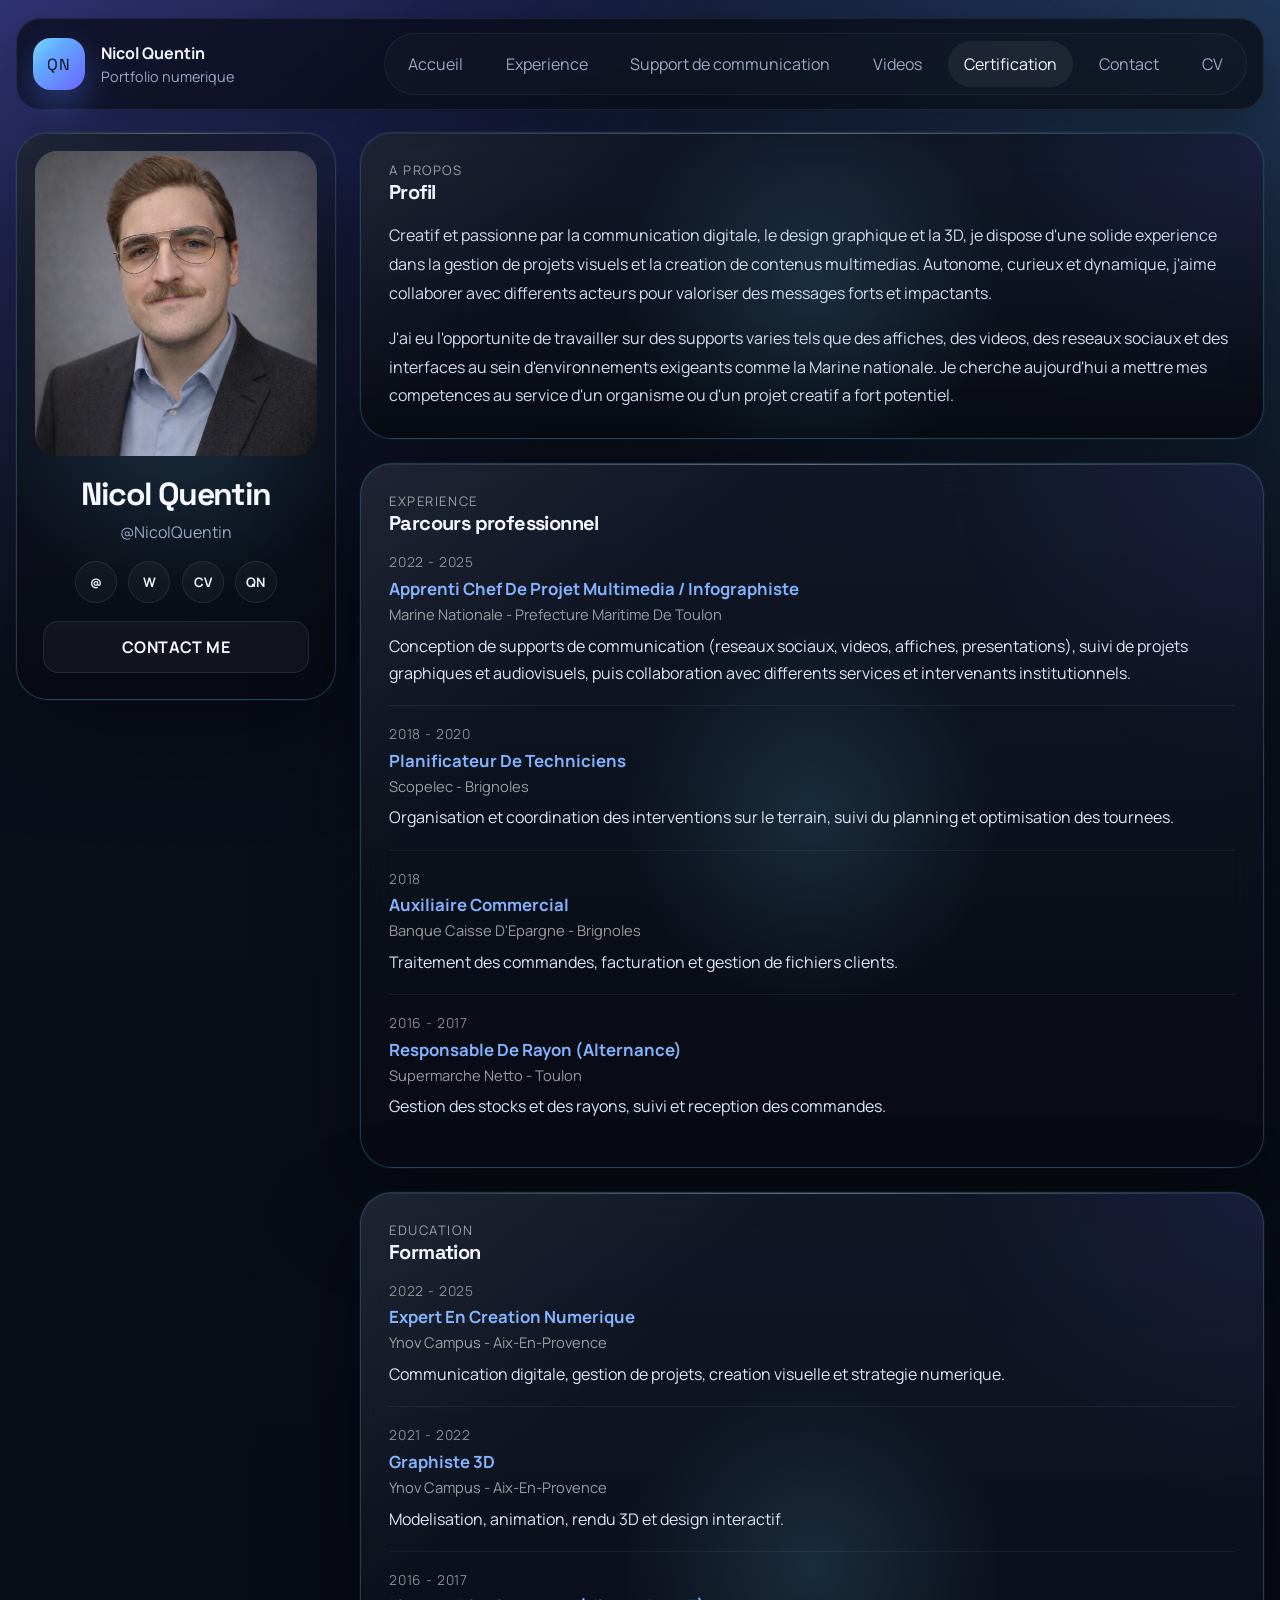
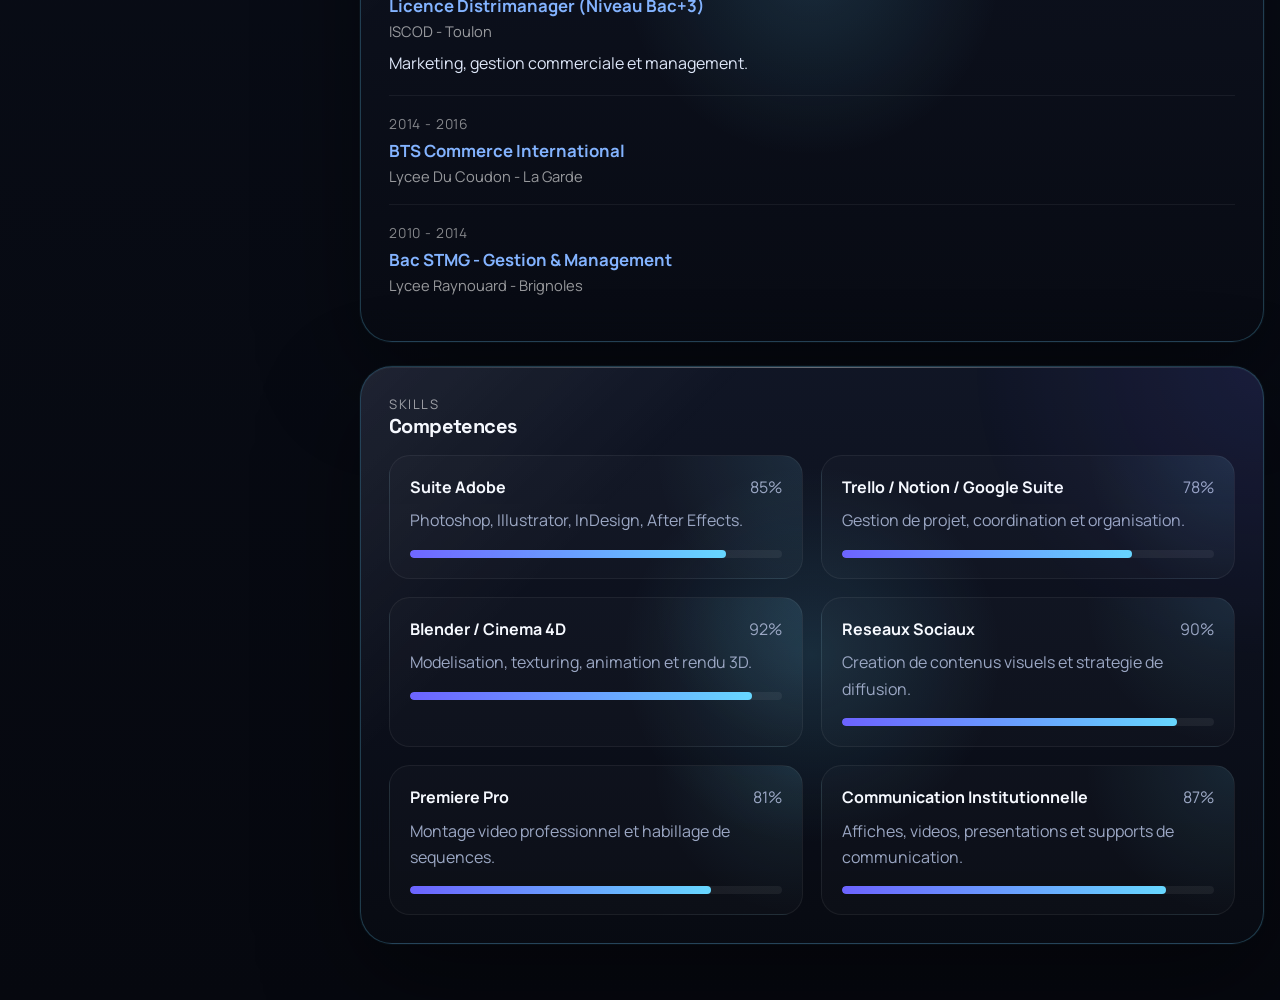
==== certification.html @ 87238943 "Premier import du portfolio" ====
<!DOCTYPE html>
<html lang="fr">
  <head>
    <meta charset="UTF-8" />
    <meta name="viewport" content="width=device-width, initial-scale=1.0" />
    <title>Certification | Quentin Nicol</title>
    <meta
      name="description"
      content="Page a propos, parcours, formation et competences de Quentin Nicol."
    />
    <link rel="preconnect" href="https://fonts.googleapis.com" />
    <link rel="preconnect" href="https://fonts.gstatic.com" crossorigin />
    <link
      href="https://fonts.googleapis.com/css2?family=Manrope:wght@400;500;600;700;800&family=Space+Grotesk:wght@500;700&display=swap"
      rel="stylesheet"
    />
    <link rel="stylesheet" href="portfolio-pages.css" />
  </head>
  <body>
    <div class="subpage-shell">
      <header class="subpage-topbar reveal">
        <a class="brand" href="index.html" aria-label="Retour a l'accueil">
          <span class="brand__mark">QN</span>
          <span class="brand__text">
            <strong>Nicol Quentin</strong>
            <span>Portfolio numerique</span>
          </span>
        </a>

        <nav class="subpage-nav" aria-label="Navigation secondaire">
          <a href="index.html">Accueil</a>
          <a href="experience-professionnelle.html">Experience</a>
          <a href="support-communication.html">Support de communication</a>
          <a href="videos-multimedia.html">Videos</a>
          <a href="certification.html" aria-current="page">Certification</a>
          <a href="contact.html">Contact</a>
          <a href="docs/quentin-nicol-cv.pdf" target="_blank" rel="noreferrer">CV</a>
        </nav>
      </header>

      <main class="page-main about-layout">
        <aside class="panel profile-panel reveal" data-panel>
          <div class="profile-card__visual">
            <img src="assets/quentin-photo.png" alt="Photo de Quentin Nicol" />
          </div>

          <div class="profile-card__body">
            <h1>Nicol Quentin</h1>
            <p>@NicolQuentin</p>

            <div class="profile-card__socials" aria-label="Liens rapides">
              <a href="mailto:q.nicol@hotmail.com" aria-label="Envoyer un email">@</a>
              <a href="https://quentinnicol.fr" target="_blank" rel="noreferrer" aria-label="Voir le site">W</a>
              <a href="docs/quentin-nicol-cv.pdf" target="_blank" rel="noreferrer" aria-label="Ouvrir le CV">CV</a>
              <span aria-hidden="true">QN</span>
            </div>

            <a class="profile-card__cta" href="mailto:q.nicol@hotmail.com">CONTACT ME</a>
          </div>
        </aside>

        <div class="about-column">
          <section class="panel about-section reveal" data-panel>
            <p class="eyebrow">A propos</p>
            <h2 class="about-section__title">Profil</h2>
            <div class="about-section__copy">
              <p>
                Creatif et passionne par la communication digitale, le design
                graphique et la 3D, je dispose d'une solide experience dans la
                gestion de projets visuels et la creation de contenus
                multimedias. Autonome, curieux et dynamique, j'aime collaborer
                avec differents acteurs pour valoriser des messages forts et
                impactants.
              </p>
              <p>
                J'ai eu l'opportunite de travailler sur des supports varies
                tels que des affiches, des videos, des reseaux sociaux et des
                interfaces au sein d'environnements exigeants comme la Marine
                nationale. Je cherche aujourd'hui a mettre mes competences au
                service d'un organisme ou d'un projet creatif a fort potentiel.
              </p>
            </div>
          </section>

          <section class="panel timeline-section reveal" data-panel>
            <p class="eyebrow">Experience</p>
            <h2 class="timeline-section__title">Parcours professionnel</h2>
            <div class="timeline-list">
              <article class="timeline-item">
                <p class="timeline-year">2022 - 2025</p>
                <h3 class="timeline-role">Apprenti Chef De Projet Multimedia / Infographiste</h3>
                <p class="timeline-org">Marine Nationale - Prefecture Maritime De Toulon</p>
                <p class="timeline-summary">
                  Conception de supports de communication (reseaux sociaux,
                  videos, affiches, presentations), suivi de projets graphiques
                  et audiovisuels, puis collaboration avec differents services
                  et intervenants institutionnels.
                </p>
              </article>

              <article class="timeline-item">
                <p class="timeline-year">2018 - 2020</p>
                <h3 class="timeline-role">Planificateur De Techniciens</h3>
                <p class="timeline-org">Scopelec - Brignoles</p>
                <p class="timeline-summary">
                  Organisation et coordination des interventions sur le terrain,
                  suivi du planning et optimisation des tournees.
                </p>
              </article>

              <article class="timeline-item">
                <p class="timeline-year">2018</p>
                <h3 class="timeline-role">Auxiliaire Commercial</h3>
                <p class="timeline-org">Banque Caisse D'Epargne - Brignoles</p>
                <p class="timeline-summary">
                  Traitement des commandes, facturation et gestion de fichiers
                  clients.
                </p>
              </article>

              <article class="timeline-item">
                <p class="timeline-year">2016 - 2017</p>
                <h3 class="timeline-role">Responsable De Rayon (Alternance)</h3>
                <p class="timeline-org">Supermarche Netto - Toulon</p>
                <p class="timeline-summary">
                  Gestion des stocks et des rayons, suivi et reception des
                  commandes.
                </p>
              </article>
            </div>
          </section>

          <section class="panel timeline-section reveal" data-panel>
            <p class="eyebrow">Education</p>
            <h2 class="timeline-section__title">Formation</h2>
            <div class="timeline-list">
              <article class="timeline-item">
                <p class="timeline-year">2022 - 2025</p>
                <h3 class="timeline-role">Expert En Creation Numerique</h3>
                <p class="timeline-org">Ynov Campus - Aix-En-Provence</p>
                <p class="timeline-summary">
                  Communication digitale, gestion de projets, creation visuelle
                  et strategie numerique.
                </p>
              </article>

              <article class="timeline-item">
                <p class="timeline-year">2021 - 2022</p>
                <h3 class="timeline-role">Graphiste 3D</h3>
                <p class="timeline-org">Ynov Campus - Aix-En-Provence</p>
                <p class="timeline-summary">
                  Modelisation, animation, rendu 3D et design interactif.
                </p>
              </article>

              <article class="timeline-item">
                <p class="timeline-year">2016 - 2017</p>
                <h3 class="timeline-role">Licence Distrimanager (Niveau Bac+3)</h3>
                <p class="timeline-org">ISCOD - Toulon</p>
                <p class="timeline-summary">
                  Marketing, gestion commerciale et management.
                </p>
              </article>

              <article class="timeline-item">
                <p class="timeline-year">2014 - 2016</p>
                <h3 class="timeline-role">BTS Commerce International</h3>
                <p class="timeline-org">Lycee Du Coudon - La Garde</p>
              </article>

              <article class="timeline-item">
                <p class="timeline-year">2010 - 2014</p>
                <h3 class="timeline-role">Bac STMG - Gestion & Management</h3>
                <p class="timeline-org">Lycee Raynouard - Brignoles</p>
              </article>
            </div>
          </section>

          <section class="panel timeline-section reveal" data-panel>
            <p class="eyebrow">Skills</p>
            <h2 class="skills-section__title">Competences</h2>
            <div class="skills-grid-compact">
              <article class="skill-card">
                <div class="skill-card__head">
                  <strong>Suite Adobe</strong>
                  <span>85%</span>
                </div>
                <p>Photoshop, Illustrator, InDesign, After Effects.</p>
                <div class="skill-bar" style="--level: 85%;">
                  <span></span>
                </div>
              </article>

              <article class="skill-card">
                <div class="skill-card__head">
                  <strong>Trello / Notion / Google Suite</strong>
                  <span>78%</span>
                </div>
                <p>Gestion de projet, coordination et organisation.</p>
                <div class="skill-bar" style="--level: 78%;">
                  <span></span>
                </div>
              </article>

              <article class="skill-card">
                <div class="skill-card__head">
                  <strong>Blender / Cinema 4D</strong>
                  <span>92%</span>
                </div>
                <p>Modelisation, texturing, animation et rendu 3D.</p>
                <div class="skill-bar" style="--level: 92%;">
                  <span></span>
                </div>
              </article>

              <article class="skill-card">
                <div class="skill-card__head">
                  <strong>Reseaux Sociaux</strong>
                  <span>90%</span>
                </div>
                <p>Creation de contenus visuels et strategie de diffusion.</p>
                <div class="skill-bar" style="--level: 90%;">
                  <span></span>
                </div>
              </article>

              <article class="skill-card">
                <div class="skill-card__head">
                  <strong>Premiere Pro</strong>
                  <span>81%</span>
                </div>
                <p>Montage video professionnel et habillage de sequences.</p>
                <div class="skill-bar" style="--level: 81%;">
                  <span></span>
                </div>
              </article>

              <article class="skill-card">
                <div class="skill-card__head">
                  <strong>Communication Institutionnelle</strong>
                  <span>87%</span>
                </div>
                <p>Affiches, videos, presentations et supports de communication.</p>
                <div class="skill-bar" style="--level: 87%;">
                  <span></span>
                </div>
              </article>
            </div>
          </section>
        </div>
      </main>
    </div>

    <script src="script.js"></script>
  </body>
</html>
---- portfolio-pages.css ----
:root {
  --bg: #06080f;
  --bg-2: #0d1322;
  --panel: rgba(12, 16, 28, 0.88);
  --panel-2: rgba(17, 23, 38, 0.95);
  --line: rgba(107, 214, 255, 0.24);
  --text: #f6f9ff;
  --muted: #9ba7c4;
  --accent: #67d7ff;
  --accent-2: #6c63ff;
  --accent-3: #ffae66;
  --radius-xl: 2rem;
  --radius-lg: 1.5rem;
  --radius-md: 1.1rem;
  --shadow: 0 34px 100px rgba(0, 0, 0, 0.42);
}

* {
  box-sizing: border-box;
}

html {
  scroll-behavior: smooth;
}

body {
  margin: 0;
  min-height: 100vh;
  font-family: "Manrope", sans-serif;
  color: var(--text);
  background:
    radial-gradient(circle at top left, rgba(108, 99, 255, 0.28), transparent 24%),
    radial-gradient(circle at top right, rgba(103, 215, 255, 0.16), transparent 26%),
    linear-gradient(180deg, #121937 0%, #0a0f1b 24%, #06080f 100%);
}

body::before {
  content: "";
  position: fixed;
  inset: 0;
  pointer-events: none;
  background:
    linear-gradient(120deg, rgba(255, 255, 255, 0.04), transparent 24%),
    repeating-linear-gradient(
      125deg,
      rgba(255, 255, 255, 0.008) 0,
      rgba(255, 255, 255, 0.008) 1px,
      transparent 1px,
      transparent 24px
    );
  mix-blend-mode: screen;
  opacity: 0.56;
}

a {
  color: inherit;
  text-decoration: none;
}

img {
  display: block;
  max-width: 100%;
}

.subpage-shell {
  width: min(1380px, calc(100% - 32px));
  margin: 0 auto;
  padding: 18px 0 56px;
}

.subpage-topbar {
  position: sticky;
  top: 16px;
  z-index: 20;
  display: flex;
  align-items: center;
  justify-content: space-between;
  gap: 1rem;
  margin-bottom: 22px;
  padding: 14px 16px;
  border: 1px solid rgba(255, 255, 255, 0.08);
  border-radius: 1.55rem;
  background: rgba(8, 11, 19, 0.7);
  backdrop-filter: blur(18px);
  box-shadow: 0 16px 40px rgba(0, 0, 0, 0.24);
}

.brand {
  display: inline-flex;
  align-items: center;
  gap: 1rem;
}

.brand__mark {
  display: grid;
  place-items: center;
  width: 52px;
  height: 52px;
  border-radius: 18px;
  font-family: "Space Grotesk", sans-serif;
  font-size: 1rem;
  letter-spacing: 0.08em;
  color: #09111d;
  background: linear-gradient(135deg, #7ad9ff 0%, #63a8ff 35%, #6b66ff 100%);
  box-shadow: 0 18px 34px rgba(80, 126, 255, 0.34);
}

.brand__text {
  display: flex;
  flex-direction: column;
  gap: 0.15rem;
  font-size: 0.9rem;
  color: var(--muted);
}

.brand__text strong {
  color: var(--text);
  font-size: 1rem;
}

.subpage-nav {
  display: inline-flex;
  flex-wrap: wrap;
  gap: 0.65rem;
  padding: 0.45rem;
  border: 1px solid rgba(255, 255, 255, 0.06);
  border-radius: 999px;
  background: rgba(255, 255, 255, 0.02);
}

.subpage-nav a {
  padding: 0.75rem 1rem;
  border-radius: 999px;
  color: var(--muted);
  transition: color 180ms ease, background-color 180ms ease, transform 180ms ease;
}

.subpage-nav a:hover,
.subpage-nav a[aria-current="page"] {
  color: var(--text);
  background: rgba(255, 255, 255, 0.06);
}

.page-main {
  display: grid;
  gap: 24px;
}

.panel {
  position: relative;
  overflow: hidden;
  isolation: isolate;
  border: 1px solid var(--line);
  border-radius: var(--radius-xl);
  backdrop-filter: blur(18px);
  background:
    radial-gradient(
      420px circle at var(--glow-x, 50%) var(--glow-y, 50%),
      rgba(103, 215, 255, 0.14),
      transparent 45%
    ),
    linear-gradient(180deg, rgba(18, 24, 40, 0.9), rgba(8, 11, 19, 0.95));
  box-shadow:
    inset 0 1px 0 rgba(255, 255, 255, 0.05),
    0 0 0 1px rgba(103, 215, 255, 0.04),
    var(--shadow);
}

.panel::before {
  content: "";
  position: absolute;
  inset: 0 auto auto 0;
  width: 100%;
  height: 1px;
  background: linear-gradient(90deg, transparent, rgba(255, 255, 255, 0.46), transparent);
  opacity: 0.72;
  pointer-events: none;
}

.panel::after {
  content: "";
  position: absolute;
  inset: 0;
  pointer-events: none;
  background:
    linear-gradient(135deg, rgba(255, 255, 255, 0.08), transparent 28%),
    radial-gradient(circle at 100% 0, rgba(108, 99, 255, 0.13), transparent 28%);
  opacity: 0.8;
}

.hero-panel {
  display: grid;
  grid-template-columns: minmax(0, 1.25fr) minmax(280px, 0.82fr);
  gap: 24px;
  padding: 34px;
}

.hero-copy {
  position: relative;
  z-index: 1;
}

.eyebrow {
  margin: 0;
  text-transform: uppercase;
  letter-spacing: 0.12em;
  font-size: 0.82rem;
  color: rgba(255, 255, 255, 0.58);
}

.hero-copy h1 {
  margin: 14px 0 18px;
  font-family: "Space Grotesk", sans-serif;
  font-size: clamp(3rem, 5vw, 5.4rem);
  line-height: 0.92;
  letter-spacing: -0.06em;
}

.hero-copy p:last-of-type {
  margin: 0;
  max-width: 56ch;
  color: #cfdaef;
  line-height: 1.75;
}

.tag-row {
  display: flex;
  flex-wrap: wrap;
  gap: 0.75rem;
  margin-top: 24px;
}

.tag-row span {
  padding: 0.72rem 1rem;
  border: 1px solid rgba(255, 255, 255, 0.08);
  border-radius: 999px;
  background: rgba(255, 255, 255, 0.03);
  color: #ecf4ff;
  font-size: 0.92rem;
  font-weight: 600;
}

.hero-side {
  display: grid;
  gap: 18px;
}

.metric-card,
.detail-card {
  padding: 24px;
  border-radius: calc(var(--radius-xl) - 0.55rem);
  border: 1px solid rgba(255, 255, 255, 0.06);
  background:
    radial-gradient(circle at top right, rgba(103, 215, 255, 0.12), transparent 36%),
    rgba(255, 255, 255, 0.018);
}

.metric-card strong {
  display: block;
  font-family: "Space Grotesk", sans-serif;
  font-size: clamp(2.4rem, 3vw, 3.4rem);
  line-height: 0.95;
}

.metric-card span,
.detail-card p,
.detail-card li,
.work-card__body p,
.mosaic-card p {
  color: var(--muted);
}

.detail-card ul {
  margin: 12px 0 0;
  padding-left: 1rem;
}

.work-grid {
  display: grid;
  grid-template-columns: repeat(12, minmax(0, 1fr));
  gap: 22px;
}

.work-card {
  min-height: 300px;
  display: flex;
  flex-direction: column;
  gap: 18px;
  padding: 18px;
  transition: transform 220ms ease, border-color 220ms ease, box-shadow 220ms ease;
}

.work-card:hover {
  transform: translateY(-6px);
  border-color: rgba(103, 215, 255, 0.4);
}

.work-card--tall {
  grid-column: span 4;
}

.work-card--wide {
  grid-column: span 8;
}

.work-card__media {
  position: relative;
  min-height: 0;
  border-radius: calc(var(--radius-lg) - 0.15rem);
  overflow: hidden;
  background: linear-gradient(180deg, rgba(255, 255, 255, 0.06), rgba(255, 255, 255, 0.02));
}

.work-card--tall .work-card__media {
  aspect-ratio: 0.78;
}

.work-card--wide .work-card__media {
  aspect-ratio: 2.1;
}

.work-card__media img {
  width: 100%;
  height: 100%;
  object-fit: cover;
}

.work-card__media video {
  width: 100%;
  height: 100%;
  object-fit: cover;
  display: block;
}

.work-card__body {
  display: grid;
  gap: 0.45rem;
}

.work-card__eyebrow {
  margin: 0;
  text-transform: uppercase;
  letter-spacing: 0.08em;
  font-size: 0.8rem;
  color: rgba(255, 255, 255, 0.52);
}

.work-card__body h2 {
  margin: 0;
  font-family: "Space Grotesk", sans-serif;
  font-size: clamp(1.9rem, 2.2vw, 3rem);
  line-height: 0.95;
  letter-spacing: -0.05em;
}

.work-card__body p {
  margin: 0;
  line-height: 1.65;
}

.card-footer {
  margin-top: auto;
  display: flex;
  justify-content: space-between;
  align-items: center;
  gap: 1rem;
}

.arrow-chip {
  width: 56px;
  height: 56px;
  display: inline-grid;
  place-items: center;
  border-radius: 999px;
  border: 1px solid rgba(255, 255, 255, 0.12);
  background: rgba(255, 255, 255, 0.03);
  color: #f7fbff;
  transition: transform 220ms ease, border-color 220ms ease, background-color 220ms ease;
}

.work-card:hover .arrow-chip {
  transform: translateX(4px);
  border-color: rgba(103, 215, 255, 0.36);
  background: rgba(103, 215, 255, 0.08);
}

.arrow-chip svg {
  width: 34px;
  height: 34px;
  fill: none;
  stroke: currentColor;
  stroke-width: 2.25;
  stroke-linecap: round;
  stroke-linejoin: round;
}

.paper-mock {
  display: grid;
  place-items: center;
  width: 100%;
  height: 100%;
  padding: 22px;
  border-radius: calc(var(--radius-lg) - 0.15rem);
  background:
    linear-gradient(145deg, #ffffff 0%, #f3f8ff 54%, #dbe9f8 100%);
  color: #245b8f;
}

.paper-mock__sheet {
  width: min(100%, 280px);
  aspect-ratio: 1 / 1.18;
  padding: 26px 18px;
  border-radius: 2rem 2rem 2.4rem 2rem;
  background:
    linear-gradient(145deg, rgba(255, 255, 255, 0.96), rgba(239, 245, 255, 0.92));
  box-shadow: inset 0 0 0 1px rgba(39, 91, 142, 0.08);
}

.paper-mock__sheet span {
  display: block;
  text-align: center;
}

.paper-mock__kicker {
  margin-top: 2.3rem;
  font-weight: 800;
  font-size: 1.1rem;
  letter-spacing: 0.06em;
}

.paper-mock__date {
  margin-top: 1rem;
  font-size: 1.25rem;
  line-height: 1.35;
}

.paper-mock__logos {
  display: flex;
  justify-content: center;
  gap: 0.65rem;
  margin-top: 2.6rem;
}

.paper-mock__logos i {
  width: 40px;
  height: 40px;
  border-radius: 14px;
  background: linear-gradient(135deg, #2c6db1, #103a61);
}

.social-mock {
  display: grid;
  grid-template-rows: 1fr auto;
  gap: 18px;
  width: 100%;
  height: 100%;
  padding: 22px;
  border-radius: calc(var(--radius-lg) - 0.15rem);
  background:
    radial-gradient(circle at top right, rgba(255, 174, 102, 0.18), transparent 28%),
    linear-gradient(180deg, rgba(17, 22, 37, 0.88), rgba(10, 13, 22, 0.95));
}

.social-mock__hero {
  position: relative;
  overflow: hidden;
  border-radius: 1.4rem;
  background:
    radial-gradient(circle at top left, rgba(103, 215, 255, 0.24), transparent 28%),
    linear-gradient(135deg, #20283b, #121724);
}

.social-mock__hero::before {
  content: "RS";
  position: absolute;
  top: 18px;
  left: 18px;
  display: grid;
  place-items: center;
  width: 52px;
  height: 52px;
  border-radius: 16px;
  background: linear-gradient(135deg, #7bd9ff, #6b66ff);
  color: #07111d;
  font-family: "Space Grotesk", sans-serif;
  font-weight: 700;
}

.social-mock__post {
  position: absolute;
  right: 18px;
  bottom: 18px;
  width: min(42%, 170px);
  padding: 14px;
  border: 1px solid rgba(255, 255, 255, 0.08);
  border-radius: 1rem;
  background: rgba(8, 11, 19, 0.72);
  backdrop-filter: blur(12px);
}

.social-mock__post strong {
  display: block;
  margin-bottom: 0.45rem;
  font-size: 0.95rem;
}

.social-mock__meta {
  display: flex;
  gap: 0.5rem;
  color: #dfe8f8;
  font-size: 0.84rem;
}

.social-mock__stats {
  display: flex;
  flex-wrap: wrap;
  gap: 0.8rem;
}

.social-mock__stats span {
  padding: 0.62rem 0.8rem;
  border-radius: 999px;
  background: rgba(255, 255, 255, 0.05);
  border: 1px solid rgba(255, 255, 255, 0.07);
  color: #eef5ff;
  font-size: 0.84rem;
  font-weight: 600;
}

.support-layout {
  display: grid;
  gap: 24px;
}

.section-panel {
  display: grid;
  gap: 22px;
  padding: 28px;
}

.section-block__header {
  position: relative;
  z-index: 1;
  display: flex;
  align-items: end;
  justify-content: space-between;
  gap: 1.5rem;
}

.section-block__header > p {
  margin: 0;
  max-width: 44ch;
  color: #d2dcef;
  line-height: 1.72;
}

.section-block__title {
  margin: 0.65rem 0 0;
  font-family: "Space Grotesk", sans-serif;
  font-size: clamp(2rem, 3vw, 3.4rem);
  line-height: 0.96;
  letter-spacing: -0.05em;
}

.media-gallery {
  display: grid;
  grid-template-columns: repeat(12, minmax(0, 1fr));
  gap: 18px;
}

.media-card {
  display: flex;
  flex-direction: column;
  gap: 16px;
  grid-column: span 3;
  min-height: 100%;
  padding: 16px;
  border-radius: calc(var(--radius-xl) - 0.55rem);
  border: 1px solid rgba(255, 255, 255, 0.07);
  background:
    radial-gradient(circle at top right, rgba(103, 215, 255, 0.08), transparent 32%),
    rgba(255, 255, 255, 0.02);
  transition: transform 180ms ease, border-color 180ms ease, background-color 180ms ease;
}

.media-card:hover,
.video-card:hover {
  transform: translateY(-3px);
  border-color: rgba(103, 215, 255, 0.36);
}

.media-card__media {
  overflow: hidden;
  border-radius: calc(var(--radius-lg) - 0.25rem);
  background: rgba(255, 255, 255, 0.03);
  aspect-ratio: 0.82;
}

.media-gallery--document .media-card {
  grid-column: span 4;
}

.media-gallery--document .media-card__media {
  aspect-ratio: 0.78;
}

.media-gallery--landscape .media-card,
.media-gallery--mixed .media-card {
  grid-column: span 4;
}

.media-gallery--landscape .media-card__media,
.media-gallery--mixed .media-card__media {
  aspect-ratio: 1.22;
}

.media-card__media img {
  width: 100%;
  height: 100%;
  object-fit: cover;
  transition: transform 260ms ease;
}

.media-card:hover .media-card__media img {
  transform: scale(1.02);
}

.media-card__body {
  display: grid;
  gap: 0.45rem;
}

.media-card__type {
  margin: 0;
  text-transform: uppercase;
  letter-spacing: 0.08em;
  font-size: 0.78rem;
  color: rgba(255, 255, 255, 0.54);
}

.media-card__body h3,
.video-card__body h3 {
  margin: 0;
  font-family: "Space Grotesk", sans-serif;
  font-size: 1.35rem;
  line-height: 1;
  letter-spacing: -0.04em;
}

.media-card__body p:last-child,
.video-card__body p:last-of-type {
  margin: 0;
  color: var(--muted);
  line-height: 1.65;
}

.video-grid {
  display: grid;
  grid-template-columns: repeat(2, minmax(0, 1fr));
  gap: 20px;
}

.video-card {
  display: grid;
  gap: 16px;
  padding: 16px;
  border-radius: calc(var(--radius-xl) - 0.55rem);
  border: 1px solid rgba(255, 255, 255, 0.07);
  background:
    radial-gradient(circle at top right, rgba(103, 215, 255, 0.08), transparent 32%),
    rgba(255, 255, 255, 0.02);
  transition: transform 180ms ease, border-color 180ms ease;
}

.video-card__media {
  overflow: hidden;
  border-radius: calc(var(--radius-lg) - 0.25rem);
  background: rgba(255, 255, 255, 0.03);
  aspect-ratio: 1.78;
}

.video-card__media video {
  width: 100%;
  height: 100%;
  display: block;
  background: #000;
}

.video-card__body {
  display: grid;
  gap: 0.5rem;
}

.video-card__meta {
  display: flex;
  flex-wrap: wrap;
  align-items: center;
  justify-content: space-between;
  gap: 0.8rem;
  margin-top: 0.45rem;
  color: rgba(255, 255, 255, 0.62);
  font-size: 0.92rem;
}

.video-card__meta a {
  color: #e8f2ff;
  font-weight: 600;
}

.video-card__meta a:hover {
  color: var(--accent);
}

.mosaic-grid {
  display: grid;
  grid-template-columns: repeat(12, minmax(0, 1fr));
  gap: 22px;
}

.mosaic-card {
  grid-column: span 6;
  padding: 18px;
}

.mosaic-card--full {
  grid-column: 1 / -1;
}

.mosaic-card__media {
  aspect-ratio: 0.9;
  border-radius: calc(var(--radius-lg) - 0.2rem);
  overflow: hidden;
  background: rgba(255, 255, 255, 0.03);
}

.mosaic-card__media img {
  width: 100%;
  height: 100%;
  object-fit: cover;
}

.mosaic-card__body {
  padding: 16px 4px 4px;
}

.mosaic-card__body h2 {
  margin: 0 0 0.45rem;
  font-family: "Space Grotesk", sans-serif;
  font-size: clamp(1.8rem, 2.2vw, 2.6rem);
  letter-spacing: -0.04em;
}

.insight-grid {
  display: grid;
  grid-template-columns: repeat(3, minmax(0, 1fr));
  gap: 18px;
}

.insight-card {
  padding: 24px;
  border-radius: calc(var(--radius-xl) - 0.6rem);
  border: 1px solid rgba(255, 255, 255, 0.06);
  background:
    radial-gradient(circle at top right, rgba(103, 215, 255, 0.12), transparent 34%),
    rgba(255, 255, 255, 0.018);
}

.insight-card h3 {
  margin: 0 0 0.6rem;
  font-family: "Space Grotesk", sans-serif;
  font-size: 1.45rem;
  letter-spacing: -0.04em;
}

.insight-card p {
  margin: 0;
  color: var(--muted);
  line-height: 1.7;
}

.about-layout {
  display: grid;
  grid-template-columns: minmax(280px, 320px) minmax(0, 1fr);
  gap: 24px;
  align-items: start;
}

.profile-panel {
  position: sticky;
  top: 96px;
  padding: 18px;
}

.profile-card__visual {
  aspect-ratio: 1 / 1.08;
  border-radius: calc(var(--radius-lg) - 0.1rem);
  overflow: hidden;
  background:
    radial-gradient(circle at top left, rgba(103, 215, 255, 0.24), transparent 28%),
    linear-gradient(135deg, #26324a, #141a28);
}

.profile-card__visual img {
  width: 100%;
  height: 100%;
  object-fit: cover;
  object-position: center 18%;
}

.profile-card__body {
  padding: 18px 8px 8px;
  text-align: center;
}

.profile-card__body h1 {
  margin: 0;
  font-family: "Space Grotesk", sans-serif;
  font-size: 2rem;
  letter-spacing: -0.05em;
}

.profile-card__body p {
  margin: 0.45rem 0 0;
  color: var(--muted);
}

.profile-card__socials {
  display: flex;
  justify-content: center;
  gap: 0.7rem;
  margin-top: 18px;
}

.profile-card__socials a,
.profile-card__socials span {
  display: grid;
  place-items: center;
  width: 42px;
  height: 42px;
  border-radius: 999px;
  border: 1px solid rgba(255, 255, 255, 0.09);
  background: rgba(255, 255, 255, 0.03);
  color: #eef4ff;
  font-size: 0.82rem;
  font-weight: 700;
}

.profile-card__socials a:hover {
  border-color: rgba(103, 215, 255, 0.35);
  color: var(--accent);
}

.profile-card__cta {
  display: inline-flex;
  align-items: center;
  justify-content: center;
  width: 100%;
  margin-top: 18px;
  min-height: 52px;
  padding: 0 1rem;
  border-radius: 0.95rem;
  border: 1px solid rgba(255, 255, 255, 0.09);
  background: rgba(255, 255, 255, 0.04);
  font-weight: 700;
  letter-spacing: 0.03em;
  transition: transform 180ms ease, border-color 180ms ease, background-color 180ms ease;
}

.profile-card__cta:hover {
  transform: translateY(-2px);
  border-color: rgba(103, 215, 255, 0.36);
  background: rgba(103, 215, 255, 0.08);
}

.about-column {
  display: grid;
  gap: 24px;
}

.about-section {
  padding: 28px;
}

.about-section__title,
.timeline-section__title,
.skills-section__title {
  margin: 0 0 1rem;
  font-family: "Space Grotesk", sans-serif;
  font-size: 1.25rem;
  letter-spacing: -0.03em;
}

.about-section__copy {
  display: grid;
  gap: 1rem;
}

.about-section__copy p {
  margin: 0;
  color: #d2dcef;
  line-height: 1.8;
}

.timeline-section {
  padding: 28px;
}

.timeline-list {
  display: grid;
  gap: 0;
}

.timeline-item {
  padding: 18px 0;
  border-top: 1px solid rgba(255, 255, 255, 0.06);
}

.timeline-item:first-child {
  padding-top: 0;
  border-top: 0;
}

.timeline-year {
  margin: 0;
  color: rgba(255, 255, 255, 0.5);
  font-size: 0.86rem;
  letter-spacing: 0.06em;
  text-transform: uppercase;
}

.timeline-role {
  margin: 0.35rem 0 0;
  color: #83b3ff;
  font-size: 1.05rem;
  font-weight: 700;
}

.timeline-org {
  margin: 0.25rem 0 0;
  color: rgba(255, 255, 255, 0.58);
  font-size: 0.92rem;
}

.timeline-summary {
  margin: 0.55rem 0 0;
  color: #dde6f8;
  line-height: 1.7;
}

.skills-grid-compact {
  display: grid;
  grid-template-columns: repeat(2, minmax(0, 1fr));
  gap: 18px;
}

.skill-card {
  padding: 20px;
  border-radius: calc(var(--radius-xl) - 0.7rem);
  border: 1px solid rgba(255, 255, 255, 0.06);
  background:
    radial-gradient(circle at top right, rgba(103, 215, 255, 0.1), transparent 34%),
    rgba(255, 255, 255, 0.018);
}

.skill-card__head {
  display: flex;
  align-items: baseline;
  justify-content: space-between;
  gap: 1rem;
}

.skill-card__head strong {
  font-size: 1rem;
}

.skill-card__head span,
.skill-card p {
  color: var(--muted);
}

.skill-card p {
  margin: 0.6rem 0 0;
  line-height: 1.65;
}

.skill-bar {
  margin-top: 1rem;
  height: 8px;
  border-radius: 999px;
  background: rgba(255, 255, 255, 0.06);
  overflow: hidden;
}

.skill-bar span {
  display: block;
  height: 100%;
  width: var(--level, 50%);
  border-radius: inherit;
  background: linear-gradient(90deg, var(--accent-2), #67d7ff);
}

.contact-page-grid {
  display: grid;
  grid-template-columns: minmax(0, 1.2fr) minmax(300px, 0.8fr);
  gap: 24px;
}

.contact-info-panel,
.contact-side-panel,
.contact-footer-panel {
  padding: 28px;
}

.contact-section-title {
  margin: 0 0 1.2rem;
  font-family: "Space Grotesk", sans-serif;
  font-size: 1.25rem;
  letter-spacing: -0.03em;
}

.contact-stack {
  display: grid;
  gap: 18px;
}

.contact-item-card {
  display: grid;
  grid-template-columns: 88px minmax(0, 1fr);
  gap: 18px;
  align-items: center;
  padding: 18px;
  border-radius: calc(var(--radius-xl) - 0.65rem);
  border: 1px solid rgba(255, 255, 255, 0.06);
  background:
    radial-gradient(circle at top right, rgba(103, 215, 255, 0.1), transparent 34%),
    rgba(255, 255, 255, 0.02);
}

.contact-icon-box {
  display: grid;
  place-items: center;
  width: 84px;
  height: 84px;
  border-radius: 1.15rem;
  border: 1px solid rgba(255, 255, 255, 0.07);
  background: rgba(255, 255, 255, 0.03);
  color: #f5f9ff;
}

.contact-icon-box svg {
  width: 38px;
  height: 38px;
  fill: none;
  stroke: currentColor;
  stroke-width: 2.2;
  stroke-linecap: round;
  stroke-linejoin: round;
}

.contact-item-copy {
  display: grid;
  gap: 0.32rem;
}

.contact-item-copy p {
  margin: 0;
}

.contact-item-label {
  color: rgba(255, 255, 255, 0.5);
  text-transform: uppercase;
  letter-spacing: 0.08em;
  font-size: 0.8rem;
}

.contact-item-value {
  font-size: 1.05rem;
  color: #f1f6ff;
  line-height: 1.55;
}

.contact-item-value a:hover {
  color: var(--accent);
}

.contact-note {
  margin: 0;
  color: #d5def0;
  line-height: 1.8;
}

.contact-cta-group {
  display: grid;
  gap: 12px;
  margin-top: 18px;
}

.contact-cta-button {
  display: inline-flex;
  align-items: center;
  justify-content: center;
  min-height: 54px;
  padding: 0 1rem;
  border-radius: 1rem;
  border: 1px solid rgba(255, 255, 255, 0.08);
  background: rgba(255, 255, 255, 0.03);
  font-weight: 700;
  transition: transform 180ms ease, border-color 180ms ease, background-color 180ms ease;
}

.contact-cta-button:hover {
  transform: translateY(-2px);
  border-color: rgba(103, 215, 255, 0.36);
  background: rgba(103, 215, 255, 0.08);
}

.contact-cta-button--primary {
  background: linear-gradient(90deg, var(--accent-2), #5d9dff 52%, #72d6ff);
  border-color: transparent;
  color: #f8fbff;
}

.social-strip {
  display: flex;
  flex-wrap: wrap;
  gap: 16px;
}

.social-circle {
  display: grid;
  place-items: center;
  width: 82px;
  height: 82px;
  border-radius: 999px;
  border: 1px solid rgba(255, 255, 255, 0.08);
  background:
    radial-gradient(circle at top right, rgba(103, 215, 255, 0.12), transparent 34%),
    rgba(255, 255, 255, 0.03);
  color: #eef4ff;
  font-family: "Space Grotesk", sans-serif;
  font-size: 1.4rem;
  transition: transform 180ms ease, border-color 180ms ease, color 180ms ease;
}

.social-circle:hover {
  transform: translateY(-3px);
  border-color: rgba(103, 215, 255, 0.35);
  color: var(--accent);
}

.contact-footer-panel {
  display: flex;
  align-items: center;
  justify-content: space-between;
  gap: 1rem;
}

.footer-link-row {
  display: inline-flex;
  flex-wrap: wrap;
  gap: 1rem;
}

.footer-link-row a {
  color: var(--muted);
}

.footer-link-row a:hover {
  color: var(--text);
}

.copyright {
  color: var(--muted);
}

.copyright strong {
  color: #7ea6ff;
  font-weight: 600;
}

.reveal {
  opacity: 0;
  transform: translateY(28px);
  transition: opacity 520ms ease, transform 520ms ease;
  transition-delay: var(--delay, 0ms);
}

.reveal.is-visible {
  opacity: 1;
  transform: translateY(0);
}

@media (max-width: 1180px) {
  .hero-panel {
    grid-template-columns: 1fr;
  }

  .about-layout {
    grid-template-columns: 1fr;
  }

  .contact-page-grid {
    grid-template-columns: 1fr;
  }

  .profile-panel {
    position: static;
  }

  .work-card--tall {
    grid-column: span 6;
  }

  .work-card--wide {
    grid-column: 1 / -1;
  }

  .mosaic-card {
    grid-column: span 12;
  }

  .insight-grid {
    grid-template-columns: 1fr;
  }

  .section-block__header {
    flex-direction: column;
    align-items: flex-start;
  }

  .media-card {
    grid-column: span 4;
  }

  .media-gallery--document .media-card,
  .media-gallery--landscape .media-card,
  .media-gallery--mixed .media-card {
    grid-column: span 6;
  }
}

@media (max-width: 760px) {
  .subpage-shell {
    width: calc(100% - 20px);
  }

  .subpage-topbar {
    position: static;
    flex-direction: column;
    align-items: flex-start;
  }

  .subpage-nav {
    width: 100%;
  }

  .subpage-nav a {
    flex: 1 1 auto;
    text-align: center;
  }

  .hero-panel {
    padding: 24px;
  }

  .hero-copy h1 {
    font-size: 2.8rem;
  }

  .about-section,
  .timeline-section {
    padding: 22px;
  }

  .contact-info-panel,
  .contact-side-panel,
  .contact-footer-panel {
    padding: 22px;
  }

  .work-grid {
    grid-template-columns: 1fr;
  }

  .work-card--tall,
  .work-card--wide {
    grid-column: auto;
  }

  .work-card--wide .work-card__media,
  .work-card--tall .work-card__media,
  .mosaic-card__media {
    aspect-ratio: 1.08;
  }

  .section-panel {
    padding: 22px;
  }

  .media-gallery,
  .video-grid {
    grid-template-columns: 1fr;
  }

  .media-card,
  .media-gallery--document .media-card,
  .media-gallery--landscape .media-card,
  .media-gallery--mixed .media-card {
    grid-column: auto;
  }

  .skills-grid-compact {
    grid-template-columns: 1fr;
  }

  .contact-item-card {
    grid-template-columns: 1fr;
  }

  .contact-icon-box {
    width: 72px;
    height: 72px;
  }

  .contact-footer-panel {
    flex-direction: column;
    align-items: flex-start;
  }
}
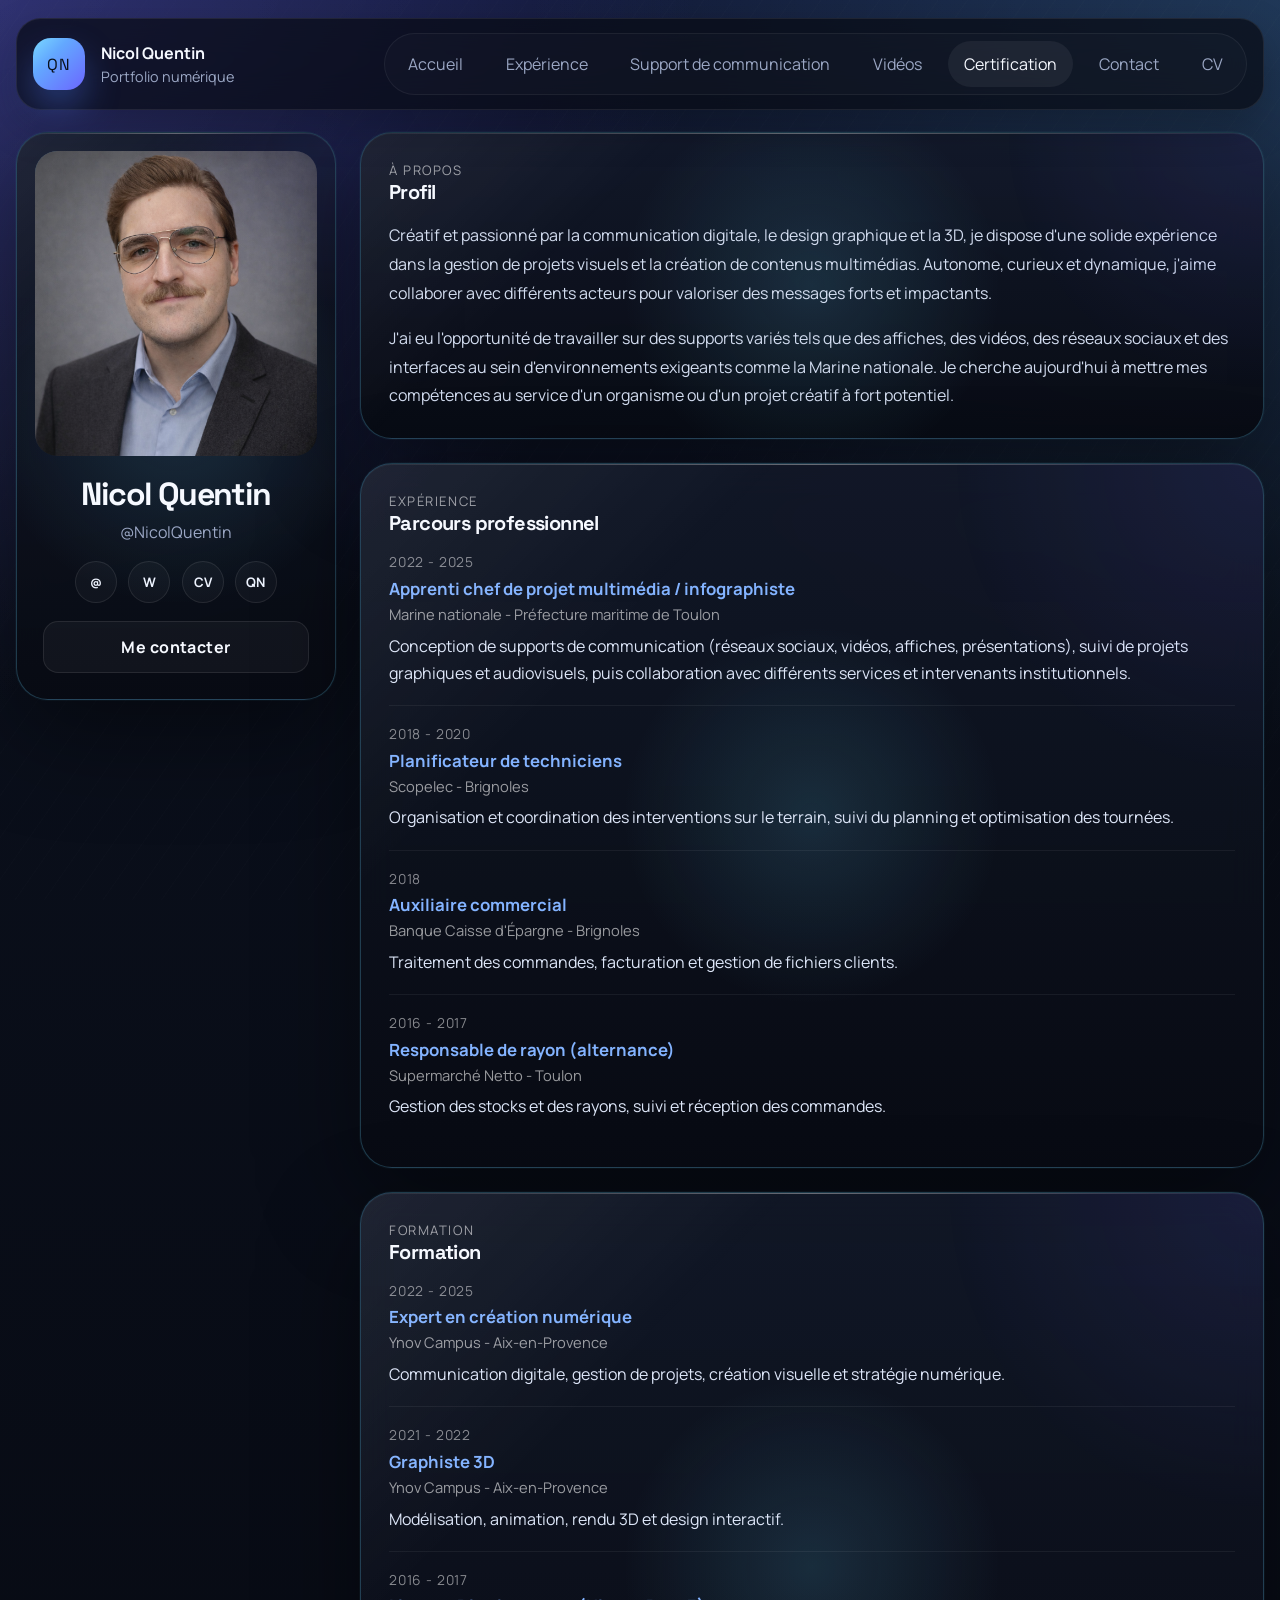
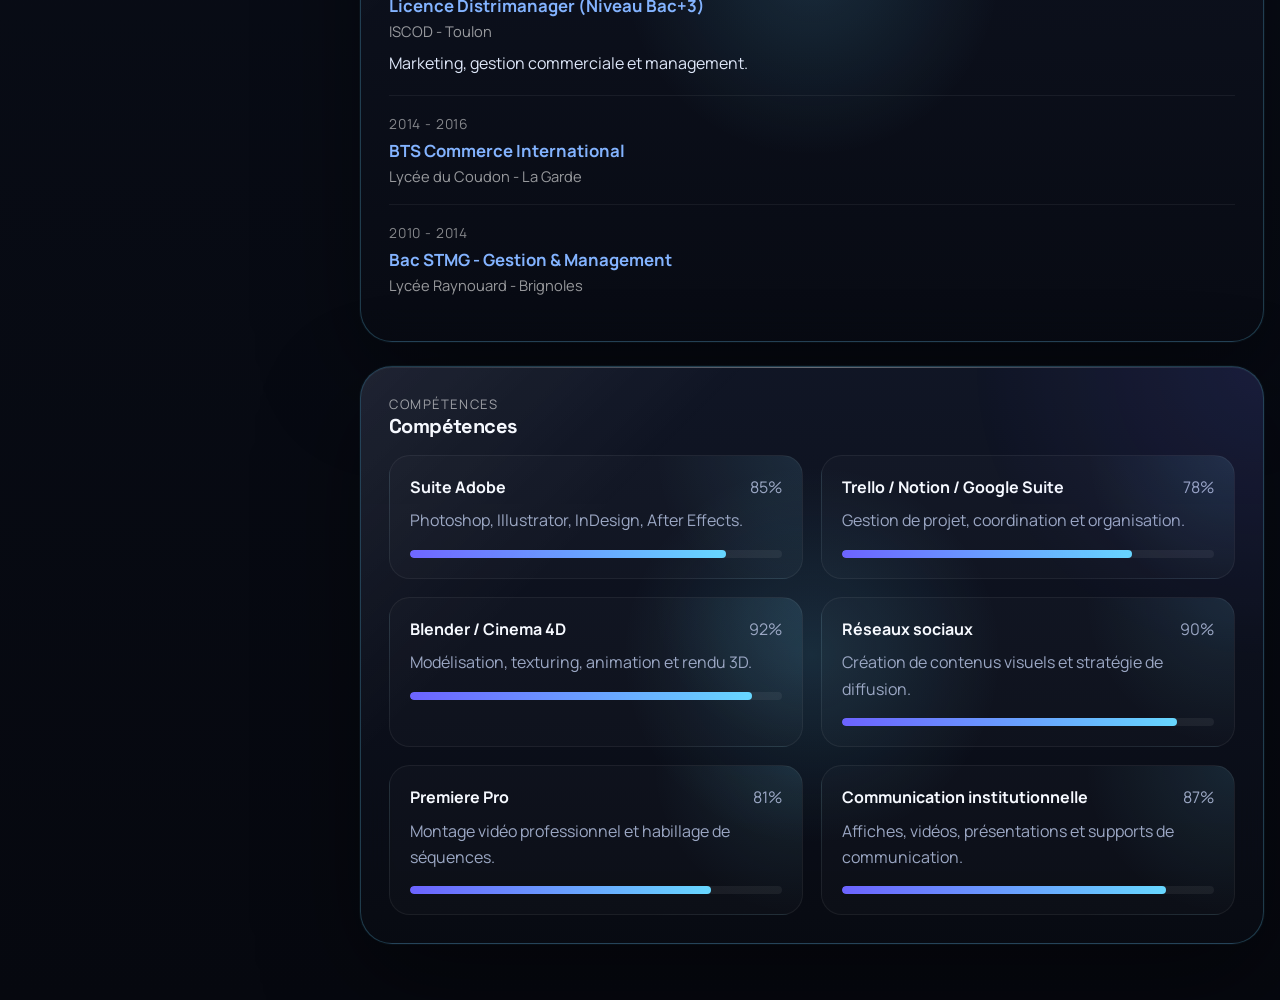
==== commit 8ee7f00e: "Portfolio nettoye sans grosses videos" ====
--- a/certification.html
+++ b/certification.html
@@ -6,7 +6,7 @@
     <title>Certification | Quentin Nicol</title>
     <meta
       name="description"
-      content="Page a propos, parcours, formation et competences de Quentin Nicol."
+      content="Page à propos, parcours, formation et compétences de Quentin Nicol."
     />
     <link rel="preconnect" href="https://fonts.googleapis.com" />
     <link rel="preconnect" href="https://fonts.gstatic.com" crossorigin />
@@ -19,19 +19,19 @@
   <body>
     <div class="subpage-shell">
       <header class="subpage-topbar reveal">
-        <a class="brand" href="index.html" aria-label="Retour a l'accueil">
+        <a class="brand" href="index.html" aria-label="Retour à l'accueil">
           <span class="brand__mark">QN</span>
           <span class="brand__text">
             <strong>Nicol Quentin</strong>
-            <span>Portfolio numerique</span>
+            <span>Portfolio numérique</span>
           </span>
         </a>
 
         <nav class="subpage-nav" aria-label="Navigation secondaire">
           <a href="index.html">Accueil</a>
-          <a href="experience-professionnelle.html">Experience</a>
+          <a href="experience-professionnelle.html">Expérience</a>
           <a href="support-communication.html">Support de communication</a>
-          <a href="videos-multimedia.html">Videos</a>
+          <a href="videos-multimedia.html">Vidéos</a>
           <a href="certification.html" aria-current="page">Certification</a>
           <a href="contact.html">Contact</a>
           <a href="docs/quentin-nicol-cv.pdf" target="_blank" rel="noreferrer">CV</a>
@@ -55,63 +55,63 @@
               <span aria-hidden="true">QN</span>
             </div>
 
-            <a class="profile-card__cta" href="mailto:q.nicol@hotmail.com">CONTACT ME</a>
+            <a class="profile-card__cta" href="mailto:q.nicol@hotmail.com">Me contacter</a>
           </div>
         </aside>
 
         <div class="about-column">
           <section class="panel about-section reveal" data-panel>
-            <p class="eyebrow">A propos</p>
+            <p class="eyebrow">À propos</p>
             <h2 class="about-section__title">Profil</h2>
             <div class="about-section__copy">
               <p>
-                Creatif et passionne par la communication digitale, le design
-                graphique et la 3D, je dispose d'une solide experience dans la
-                gestion de projets visuels et la creation de contenus
-                multimedias. Autonome, curieux et dynamique, j'aime collaborer
-                avec differents acteurs pour valoriser des messages forts et
+                Créatif et passionné par la communication digitale, le design
+                graphique et la 3D, je dispose d'une solide expérience dans la
+                gestion de projets visuels et la création de contenus
+                multimédias. Autonome, curieux et dynamique, j'aime collaborer
+                avec différents acteurs pour valoriser des messages forts et
                 impactants.
               </p>
               <p>
-                J'ai eu l'opportunite de travailler sur des supports varies
-                tels que des affiches, des videos, des reseaux sociaux et des
+                J'ai eu l'opportunité de travailler sur des supports variés
+                tels que des affiches, des vidéos, des réseaux sociaux et des
                 interfaces au sein d'environnements exigeants comme la Marine
-                nationale. Je cherche aujourd'hui a mettre mes competences au
-                service d'un organisme ou d'un projet creatif a fort potentiel.
+                nationale. Je cherche aujourd'hui à mettre mes compétences au
+                service d'un organisme ou d'un projet créatif à fort potentiel.
               </p>
             </div>
           </section>
 
           <section class="panel timeline-section reveal" data-panel>
-            <p class="eyebrow">Experience</p>
+            <p class="eyebrow">Expérience</p>
             <h2 class="timeline-section__title">Parcours professionnel</h2>
             <div class="timeline-list">
               <article class="timeline-item">
                 <p class="timeline-year">2022 - 2025</p>
-                <h3 class="timeline-role">Apprenti Chef De Projet Multimedia / Infographiste</h3>
-                <p class="timeline-org">Marine Nationale - Prefecture Maritime De Toulon</p>
-                <p class="timeline-summary">
-                  Conception de supports de communication (reseaux sociaux,
-                  videos, affiches, presentations), suivi de projets graphiques
-                  et audiovisuels, puis collaboration avec differents services
+                <h3 class="timeline-role">Apprenti chef de projet multimédia / infographiste</h3>
+                <p class="timeline-org">Marine nationale - Préfecture maritime de Toulon</p>
+                <p class="timeline-summary">
+                  Conception de supports de communication (réseaux sociaux,
+                  vidéos, affiches, présentations), suivi de projets graphiques
+                  et audiovisuels, puis collaboration avec différents services
                   et intervenants institutionnels.
                 </p>
               </article>
 
               <article class="timeline-item">
                 <p class="timeline-year">2018 - 2020</p>
-                <h3 class="timeline-role">Planificateur De Techniciens</h3>
+                <h3 class="timeline-role">Planificateur de techniciens</h3>
                 <p class="timeline-org">Scopelec - Brignoles</p>
                 <p class="timeline-summary">
                   Organisation et coordination des interventions sur le terrain,
-                  suivi du planning et optimisation des tournees.
+                  suivi du planning et optimisation des tournées.
                 </p>
               </article>
 
               <article class="timeline-item">
                 <p class="timeline-year">2018</p>
-                <h3 class="timeline-role">Auxiliaire Commercial</h3>
-                <p class="timeline-org">Banque Caisse D'Epargne - Brignoles</p>
+                <h3 class="timeline-role">Auxiliaire commercial</h3>
+                <p class="timeline-org">Banque Caisse d'Épargne - Brignoles</p>
                 <p class="timeline-summary">
                   Traitement des commandes, facturation et gestion de fichiers
                   clients.
@@ -120,10 +120,10 @@
 
               <article class="timeline-item">
                 <p class="timeline-year">2016 - 2017</p>
-                <h3 class="timeline-role">Responsable De Rayon (Alternance)</h3>
-                <p class="timeline-org">Supermarche Netto - Toulon</p>
-                <p class="timeline-summary">
-                  Gestion des stocks et des rayons, suivi et reception des
+                <h3 class="timeline-role">Responsable de rayon (alternance)</h3>
+                <p class="timeline-org">Supermarché Netto - Toulon</p>
+                <p class="timeline-summary">
+                  Gestion des stocks et des rayons, suivi et réception des
                   commandes.
                 </p>
               </article>
@@ -131,25 +131,25 @@
           </section>
 
           <section class="panel timeline-section reveal" data-panel>
-            <p class="eyebrow">Education</p>
+            <p class="eyebrow">Formation</p>
             <h2 class="timeline-section__title">Formation</h2>
             <div class="timeline-list">
               <article class="timeline-item">
                 <p class="timeline-year">2022 - 2025</p>
-                <h3 class="timeline-role">Expert En Creation Numerique</h3>
-                <p class="timeline-org">Ynov Campus - Aix-En-Provence</p>
-                <p class="timeline-summary">
-                  Communication digitale, gestion de projets, creation visuelle
-                  et strategie numerique.
+                <h3 class="timeline-role">Expert en création numérique</h3>
+                <p class="timeline-org">Ynov Campus - Aix-en-Provence</p>
+                <p class="timeline-summary">
+                  Communication digitale, gestion de projets, création visuelle
+                  et stratégie numérique.
                 </p>
               </article>
 
               <article class="timeline-item">
                 <p class="timeline-year">2021 - 2022</p>
                 <h3 class="timeline-role">Graphiste 3D</h3>
-                <p class="timeline-org">Ynov Campus - Aix-En-Provence</p>
-                <p class="timeline-summary">
-                  Modelisation, animation, rendu 3D et design interactif.
+                <p class="timeline-org">Ynov Campus - Aix-en-Provence</p>
+                <p class="timeline-summary">
+                  Modélisation, animation, rendu 3D et design interactif.
                 </p>
               </article>
 
@@ -165,20 +165,20 @@
               <article class="timeline-item">
                 <p class="timeline-year">2014 - 2016</p>
                 <h3 class="timeline-role">BTS Commerce International</h3>
-                <p class="timeline-org">Lycee Du Coudon - La Garde</p>
+                <p class="timeline-org">Lycée du Coudon - La Garde</p>
               </article>
 
               <article class="timeline-item">
                 <p class="timeline-year">2010 - 2014</p>
                 <h3 class="timeline-role">Bac STMG - Gestion & Management</h3>
-                <p class="timeline-org">Lycee Raynouard - Brignoles</p>
+                <p class="timeline-org">Lycée Raynouard - Brignoles</p>
               </article>
             </div>
           </section>
 
           <section class="panel timeline-section reveal" data-panel>
-            <p class="eyebrow">Skills</p>
-            <h2 class="skills-section__title">Competences</h2>
+            <p class="eyebrow">Compétences</p>
+            <h2 class="skills-section__title">Compétences</h2>
             <div class="skills-grid-compact">
               <article class="skill-card">
                 <div class="skill-card__head">
@@ -207,7 +207,7 @@
                   <strong>Blender / Cinema 4D</strong>
                   <span>92%</span>
                 </div>
-                <p>Modelisation, texturing, animation et rendu 3D.</p>
+                <p>Modélisation, texturing, animation et rendu 3D.</p>
                 <div class="skill-bar" style="--level: 92%;">
                   <span></span>
                 </div>
@@ -215,10 +215,10 @@
 
               <article class="skill-card">
                 <div class="skill-card__head">
-                  <strong>Reseaux Sociaux</strong>
+                  <strong>Réseaux sociaux</strong>
                   <span>90%</span>
                 </div>
-                <p>Creation de contenus visuels et strategie de diffusion.</p>
+                <p>Création de contenus visuels et stratégie de diffusion.</p>
                 <div class="skill-bar" style="--level: 90%;">
                   <span></span>
                 </div>
@@ -229,7 +229,7 @@
                   <strong>Premiere Pro</strong>
                   <span>81%</span>
                 </div>
-                <p>Montage video professionnel et habillage de sequences.</p>
+                <p>Montage vidéo professionnel et habillage de séquences.</p>
                 <div class="skill-bar" style="--level: 81%;">
                   <span></span>
                 </div>
@@ -237,10 +237,10 @@
 
               <article class="skill-card">
                 <div class="skill-card__head">
-                  <strong>Communication Institutionnelle</strong>
+                  <strong>Communication institutionnelle</strong>
                   <span>87%</span>
                 </div>
-                <p>Affiches, videos, presentations et supports de communication.</p>
+                <p>Affiches, vidéos, présentations et supports de communication.</p>
                 <div class="skill-bar" style="--level: 87%;">
                   <span></span>
                 </div>
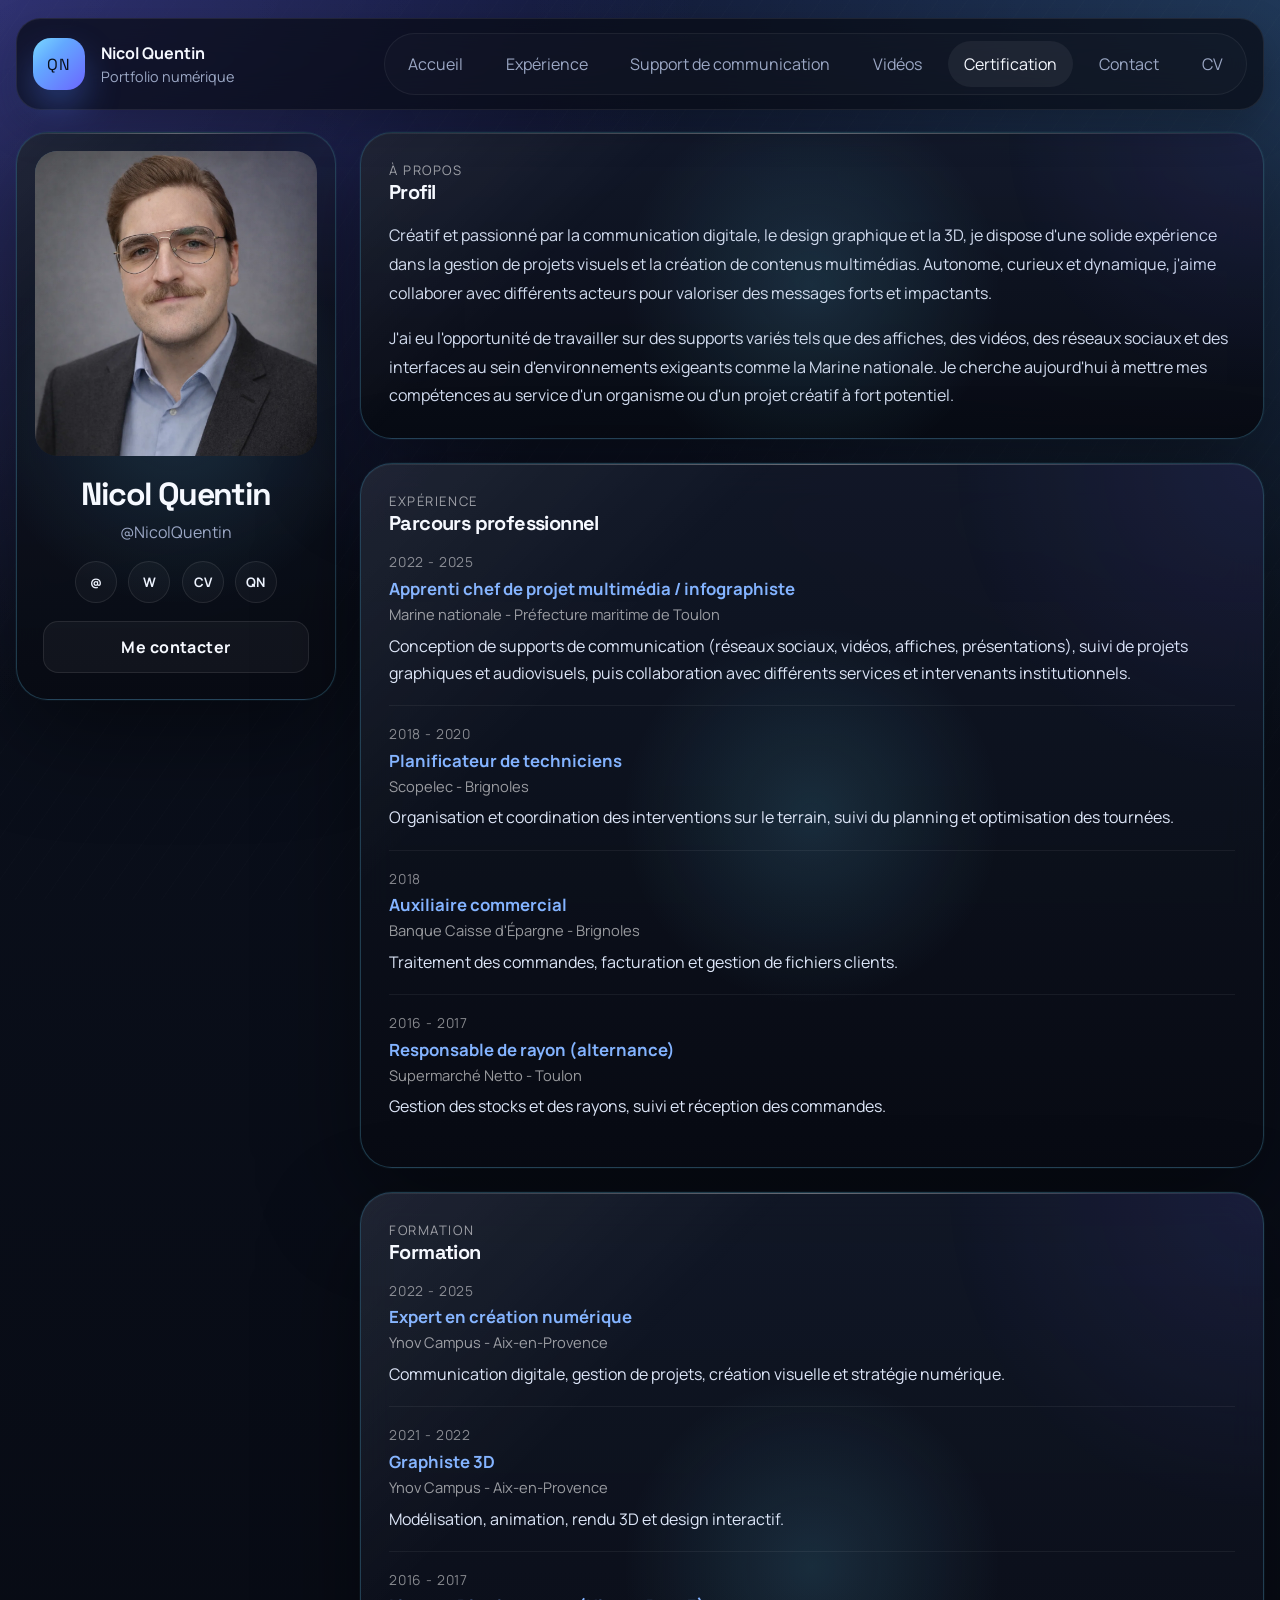
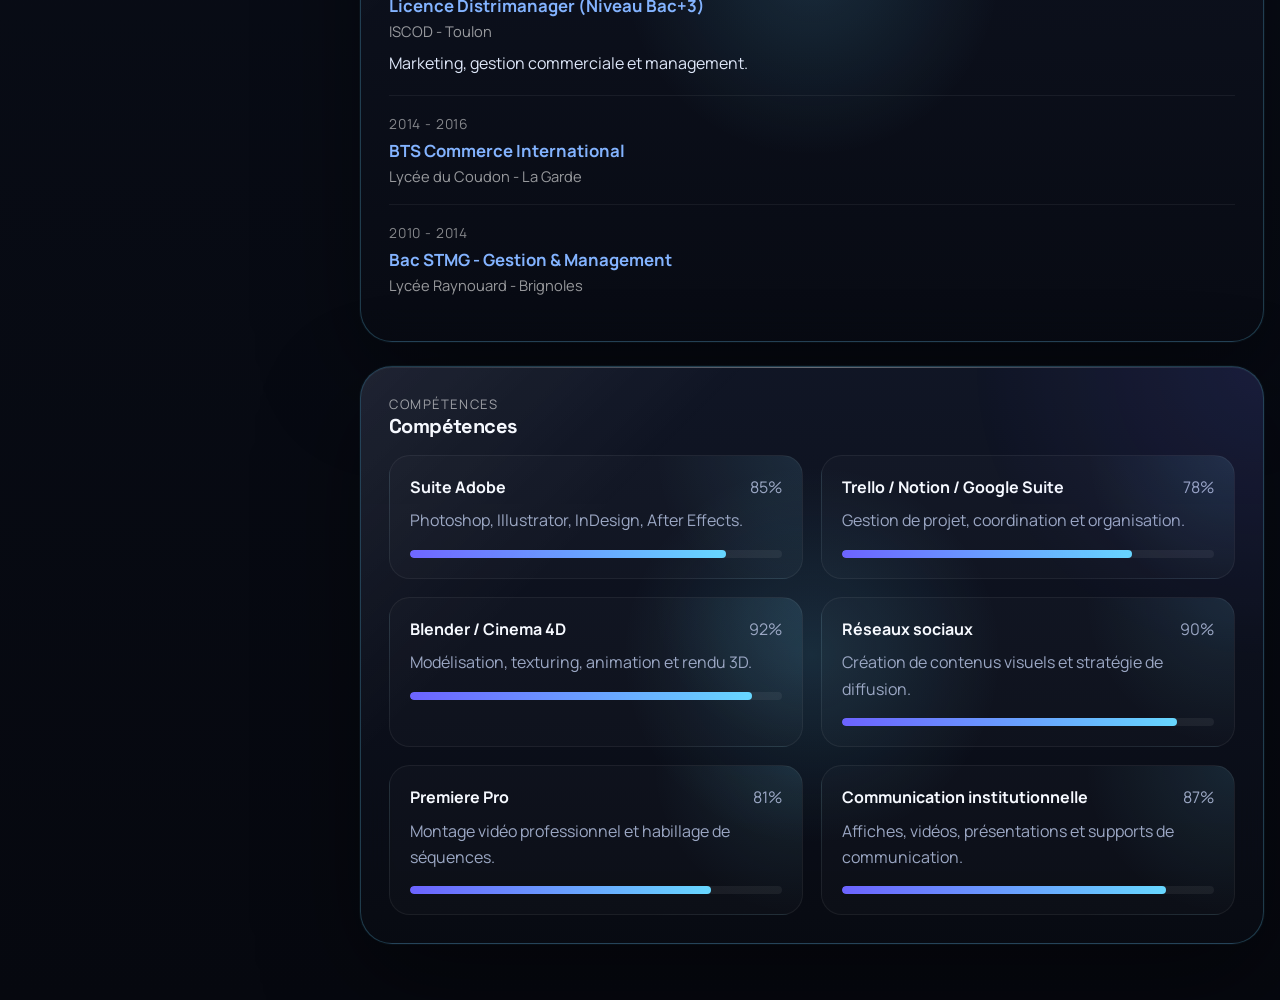
==== commit 237f84c6: "Convertit les images en WebP" ====
--- a/certification.html
+++ b/certification.html
@@ -41,7 +41,7 @@
       <main class="page-main about-layout">
         <aside class="panel profile-panel reveal" data-panel>
           <div class="profile-card__visual">
-            <img src="assets/quentin-photo.png" alt="Photo de Quentin Nicol" />
+            <img src="assets/quentin-photo.webp" alt="Photo de Quentin Nicol" />
           </div>
 
           <div class="profile-card__body">
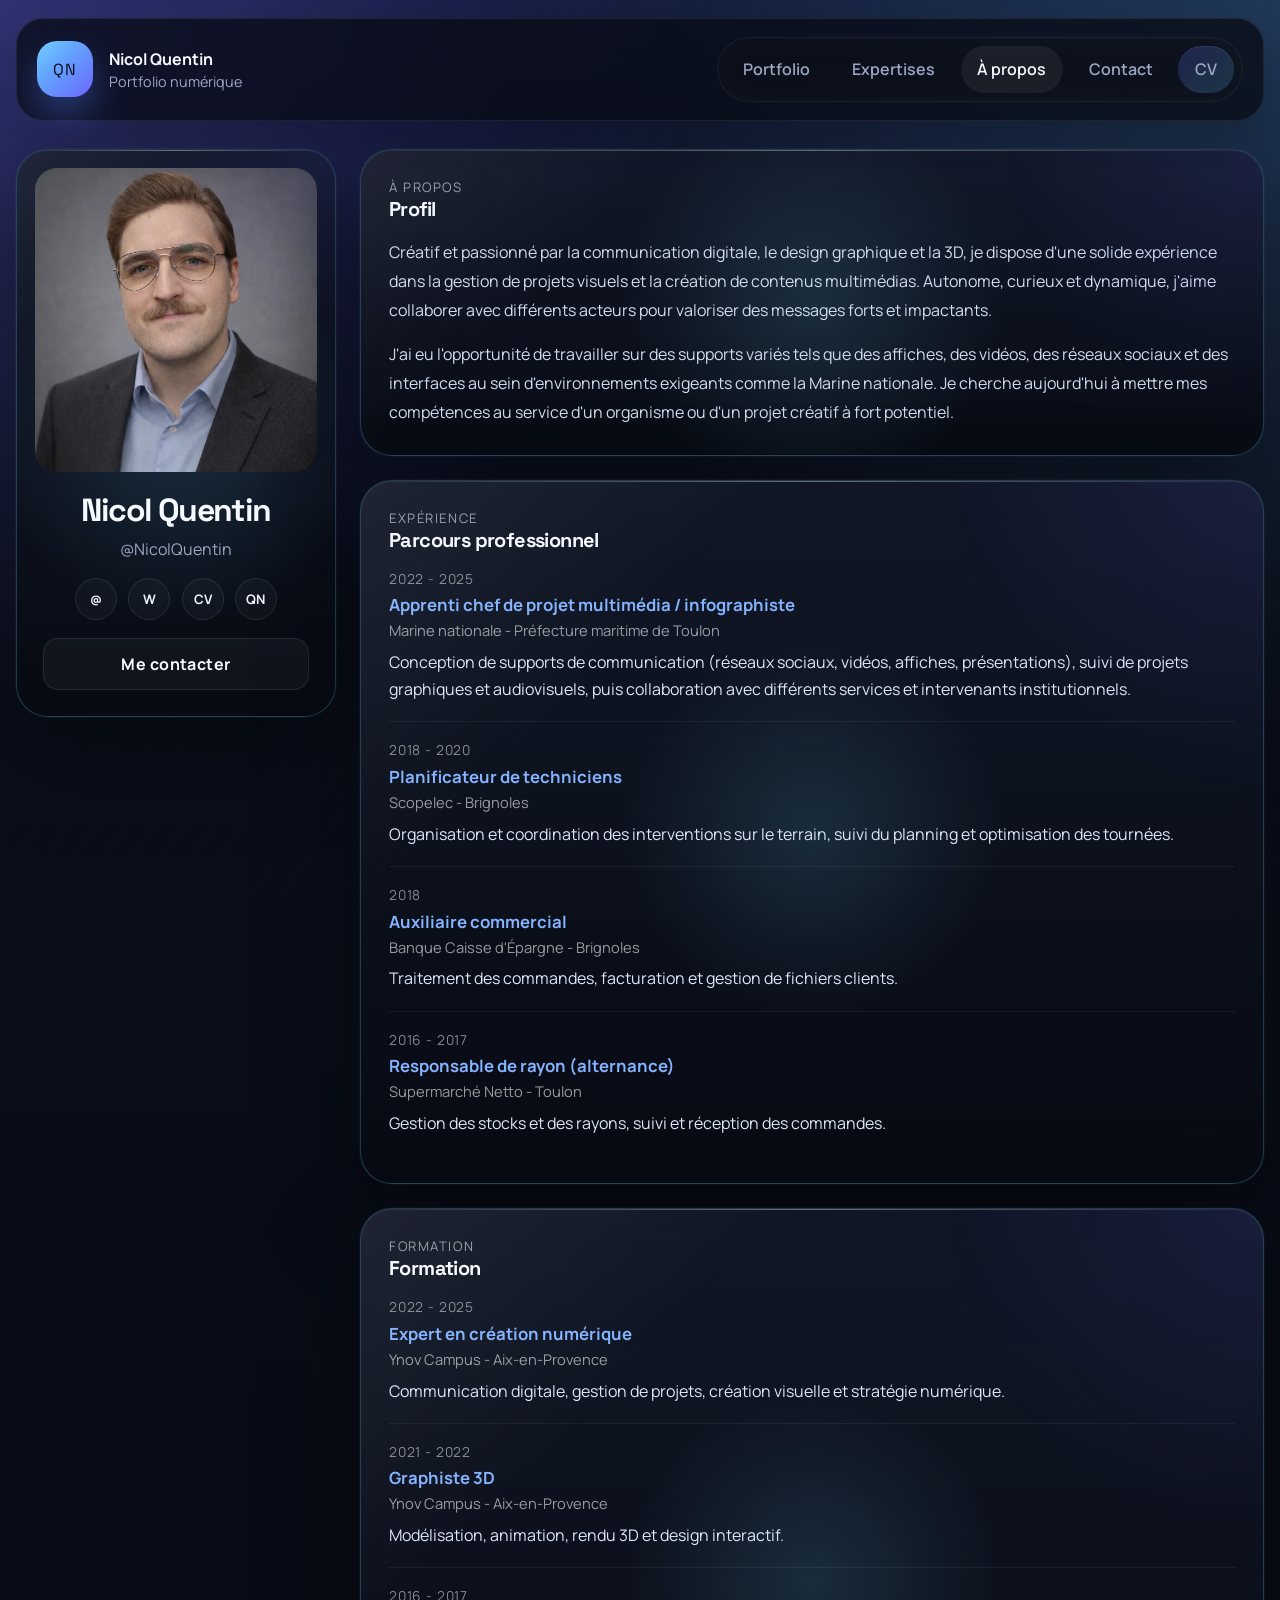
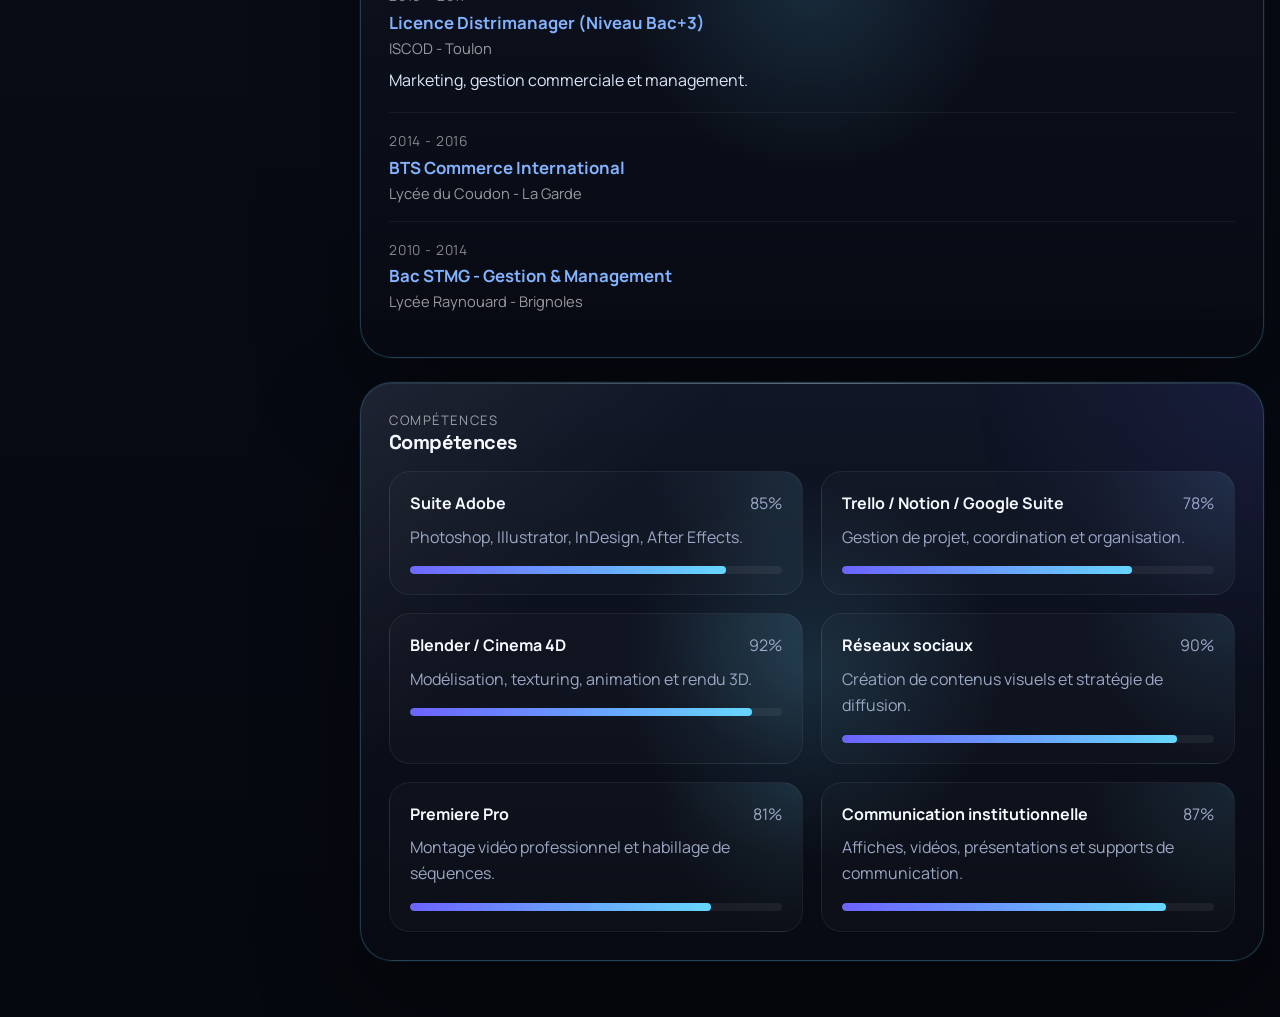
==== commit bf8f1493: "Partage le menu sur toutes les pages" ====
--- a/certification.html
+++ b/certification.html
@@ -15,28 +15,11 @@
       rel="stylesheet"
     />
     <link rel="stylesheet" href="portfolio-pages.css" />
+    <link rel="stylesheet" href="shared-nav.css" />
   </head>
-  <body>
+  <body data-page="about">
     <div class="subpage-shell">
-      <header class="subpage-topbar reveal">
-        <a class="brand" href="index.html" aria-label="Retour à l'accueil">
-          <span class="brand__mark">QN</span>
-          <span class="brand__text">
-            <strong>Nicol Quentin</strong>
-            <span>Portfolio numérique</span>
-          </span>
-        </a>
-
-        <nav class="subpage-nav" aria-label="Navigation secondaire">
-          <a href="index.html">Accueil</a>
-          <a href="experience-professionnelle.html">Expérience</a>
-          <a href="support-communication.html">Support de communication</a>
-          <a href="videos-multimedia.html">Vidéos</a>
-          <a href="certification.html" aria-current="page">Certification</a>
-          <a href="contact.html">Contact</a>
-          <a href="docs/quentin-nicol-cv.pdf" target="_blank" rel="noreferrer">CV</a>
-        </nav>
-      </header>
+      <div data-site-nav></div>
 
       <main class="page-main about-layout">
         <aside class="panel profile-panel reveal" data-panel>
--- a/shared-nav.css
+++ b/shared-nav.css
@@ -0,0 +1,271 @@
+.topbar {
+  position: sticky;
+  top: 16px;
+  z-index: 40;
+  display: flex;
+  align-items: center;
+  justify-content: space-between;
+  gap: 1rem;
+  padding: 18px 20px;
+  margin-bottom: 28px;
+  border: 1px solid rgba(255, 255, 255, 0.08);
+  border-radius: 1.7rem;
+  background: rgba(8, 11, 19, 0.72);
+  backdrop-filter: blur(18px);
+  box-shadow: 0 16px 36px rgba(0, 0, 0, 0.2);
+}
+
+.topbar__primary {
+  display: flex;
+  align-items: center;
+  gap: 1rem;
+}
+
+.brand {
+  display: inline-flex;
+  align-items: center;
+  gap: 1rem;
+  transition: opacity 220ms ease, transform 220ms ease;
+}
+
+.brand__mark {
+  display: grid;
+  place-items: center;
+  width: 56px;
+  height: 56px;
+  border-radius: 20px;
+  font-family: "Space Grotesk", sans-serif;
+  font-size: 1rem;
+  letter-spacing: 0.08em;
+  color: #08111d;
+  background: linear-gradient(135deg, #76d0ff 0%, #63a8ff 35%, #6b66ff 100%);
+  box-shadow: 0 18px 34px rgba(80, 126, 255, 0.35);
+}
+
+.brand__text {
+  display: flex;
+  flex-direction: column;
+  gap: 0.1rem;
+  color: #9aa7c5;
+}
+
+.brand__text strong {
+  color: #f7faff;
+  font-size: 1rem;
+  font-weight: 700;
+}
+
+.topnav {
+  display: inline-flex;
+  align-items: center;
+  gap: 0.55rem;
+  padding: 0.5rem;
+  border: 1px solid rgba(255, 255, 255, 0.06);
+  border-radius: 999px;
+  background: rgba(255, 255, 255, 0.02);
+  backdrop-filter: blur(18px);
+}
+
+.topnav a {
+  padding: 0.78rem 1.05rem;
+  border-radius: 999px;
+  color: #9aa7c5;
+  font-weight: 600;
+  transition: color 180ms ease, background-color 180ms ease, transform 180ms ease;
+}
+
+.topnav a:hover,
+.topnav a[aria-current="page"] {
+  color: #f7faff;
+  background: rgba(255, 255, 255, 0.06);
+}
+
+.topnav__cta {
+  color: #f7fbff;
+  background: linear-gradient(135deg, rgba(98, 99, 255, 0.22), rgba(103, 215, 255, 0.18));
+  box-shadow: inset 0 1px 0 rgba(255, 255, 255, 0.08);
+}
+
+.topnav__cta:hover {
+  background: linear-gradient(135deg, rgba(98, 99, 255, 0.32), rgba(103, 215, 255, 0.24));
+}
+
+.menu-toggle {
+  display: none;
+  align-items: center;
+  justify-content: center;
+  width: 54px;
+  height: 54px;
+  padding: 0;
+  border: 1px solid rgba(255, 255, 255, 0.08);
+  border-radius: 1.15rem;
+  background: rgba(255, 255, 255, 0.04);
+  color: #f7faff;
+  cursor: pointer;
+  transition: border-color 180ms ease, background-color 180ms ease, transform 180ms ease;
+}
+
+.menu-toggle:hover {
+  border-color: rgba(103, 215, 255, 0.36);
+  background: rgba(103, 215, 255, 0.08);
+}
+
+.menu-toggle:focus-visible,
+.topnav a:focus-visible {
+  outline: 2px solid rgba(103, 215, 255, 0.72);
+  outline-offset: 3px;
+}
+
+.menu-toggle__line {
+  position: absolute;
+  width: 20px;
+  height: 2px;
+  border-radius: 999px;
+  background: currentColor;
+  transition: transform 220ms ease, opacity 220ms ease;
+}
+
+.menu-toggle__line:nth-child(1) {
+  transform: translateY(-6px);
+}
+
+.menu-toggle__line:nth-child(2) {
+  transform: translateY(0);
+}
+
+.menu-toggle__line:nth-child(3) {
+  transform: translateY(6px);
+}
+
+.topbar.is-nav-open .menu-toggle__line:nth-child(1) {
+  transform: translateY(0) rotate(45deg);
+}
+
+.topbar.is-nav-open .menu-toggle__line:nth-child(2) {
+  opacity: 0;
+}
+
+.topbar.is-nav-open .menu-toggle__line:nth-child(3) {
+  transform: translateY(0) rotate(-45deg);
+}
+
+body.menu-open {
+  overflow: hidden;
+}
+
+@media (max-width: 820px) {
+  .page-shell,
+  .subpage-shell {
+    padding-top: 110px;
+  }
+
+  .topbar {
+    position: fixed;
+    top: 10px;
+    left: 10px;
+    right: 10px;
+    z-index: 120;
+    padding: 14px;
+    margin-bottom: 0;
+    gap: 0;
+    align-items: stretch;
+    border-radius: 1.45rem;
+    background: rgba(8, 11, 19, 0.84);
+    box-shadow: 0 18px 44px rgba(0, 0, 0, 0.34);
+  }
+
+  .topbar__primary {
+    justify-content: space-between;
+    width: 100%;
+    position: relative;
+    z-index: 161;
+  }
+
+  .brand {
+    min-width: 0;
+  }
+
+  .brand__text {
+    min-width: 0;
+  }
+
+  .brand__text strong,
+  .brand__text span {
+    white-space: nowrap;
+    overflow: hidden;
+    text-overflow: ellipsis;
+  }
+
+  .menu-toggle {
+    position: relative;
+    display: inline-flex;
+    flex: 0 0 auto;
+    z-index: 165;
+  }
+
+  .topnav {
+    position: fixed;
+    inset: 0;
+    z-index: 150;
+    width: 100vw;
+    min-height: 100vh;
+    flex-direction: column;
+    align-items: stretch;
+    justify-content: center;
+    gap: 0.85rem;
+    margin-top: 0;
+    padding: 112px 20px 28px;
+    opacity: 0;
+    visibility: hidden;
+    overflow-y: auto;
+    pointer-events: none;
+    transform: translateY(-14px);
+    border: 0;
+    border-radius: 0;
+    background:
+      radial-gradient(circle at top left, rgba(108, 99, 255, 0.22), transparent 24%),
+      radial-gradient(circle at top right, rgba(103, 215, 255, 0.16), transparent 22%),
+      rgba(5, 7, 13, 0.94);
+    backdrop-filter: blur(22px);
+    transition:
+      opacity 220ms ease,
+      visibility 220ms ease,
+      transform 220ms ease,
+      padding 220ms ease;
+  }
+
+  .topbar.is-nav-open .topnav {
+    opacity: 1;
+    visibility: visible;
+    pointer-events: auto;
+    transform: translateY(0);
+  }
+
+  .topbar.is-nav-open {
+    background: transparent;
+    border-color: transparent;
+    box-shadow: none;
+    backdrop-filter: none;
+  }
+
+  .topbar.is-nav-open .brand {
+    opacity: 0;
+    transform: translateY(-8px);
+    pointer-events: none;
+  }
+
+  .topbar.is-nav-open .topbar__primary {
+    justify-content: flex-end;
+  }
+
+  .topnav a {
+    width: 100%;
+    max-width: 420px;
+    margin: 0 auto;
+    text-align: center;
+    padding: 1rem 1.1rem;
+    border: 1px solid rgba(255, 255, 255, 0.08);
+    background: rgba(255, 255, 255, 0.035);
+    box-shadow: inset 0 1px 0 rgba(255, 255, 255, 0.05);
+  }
+}
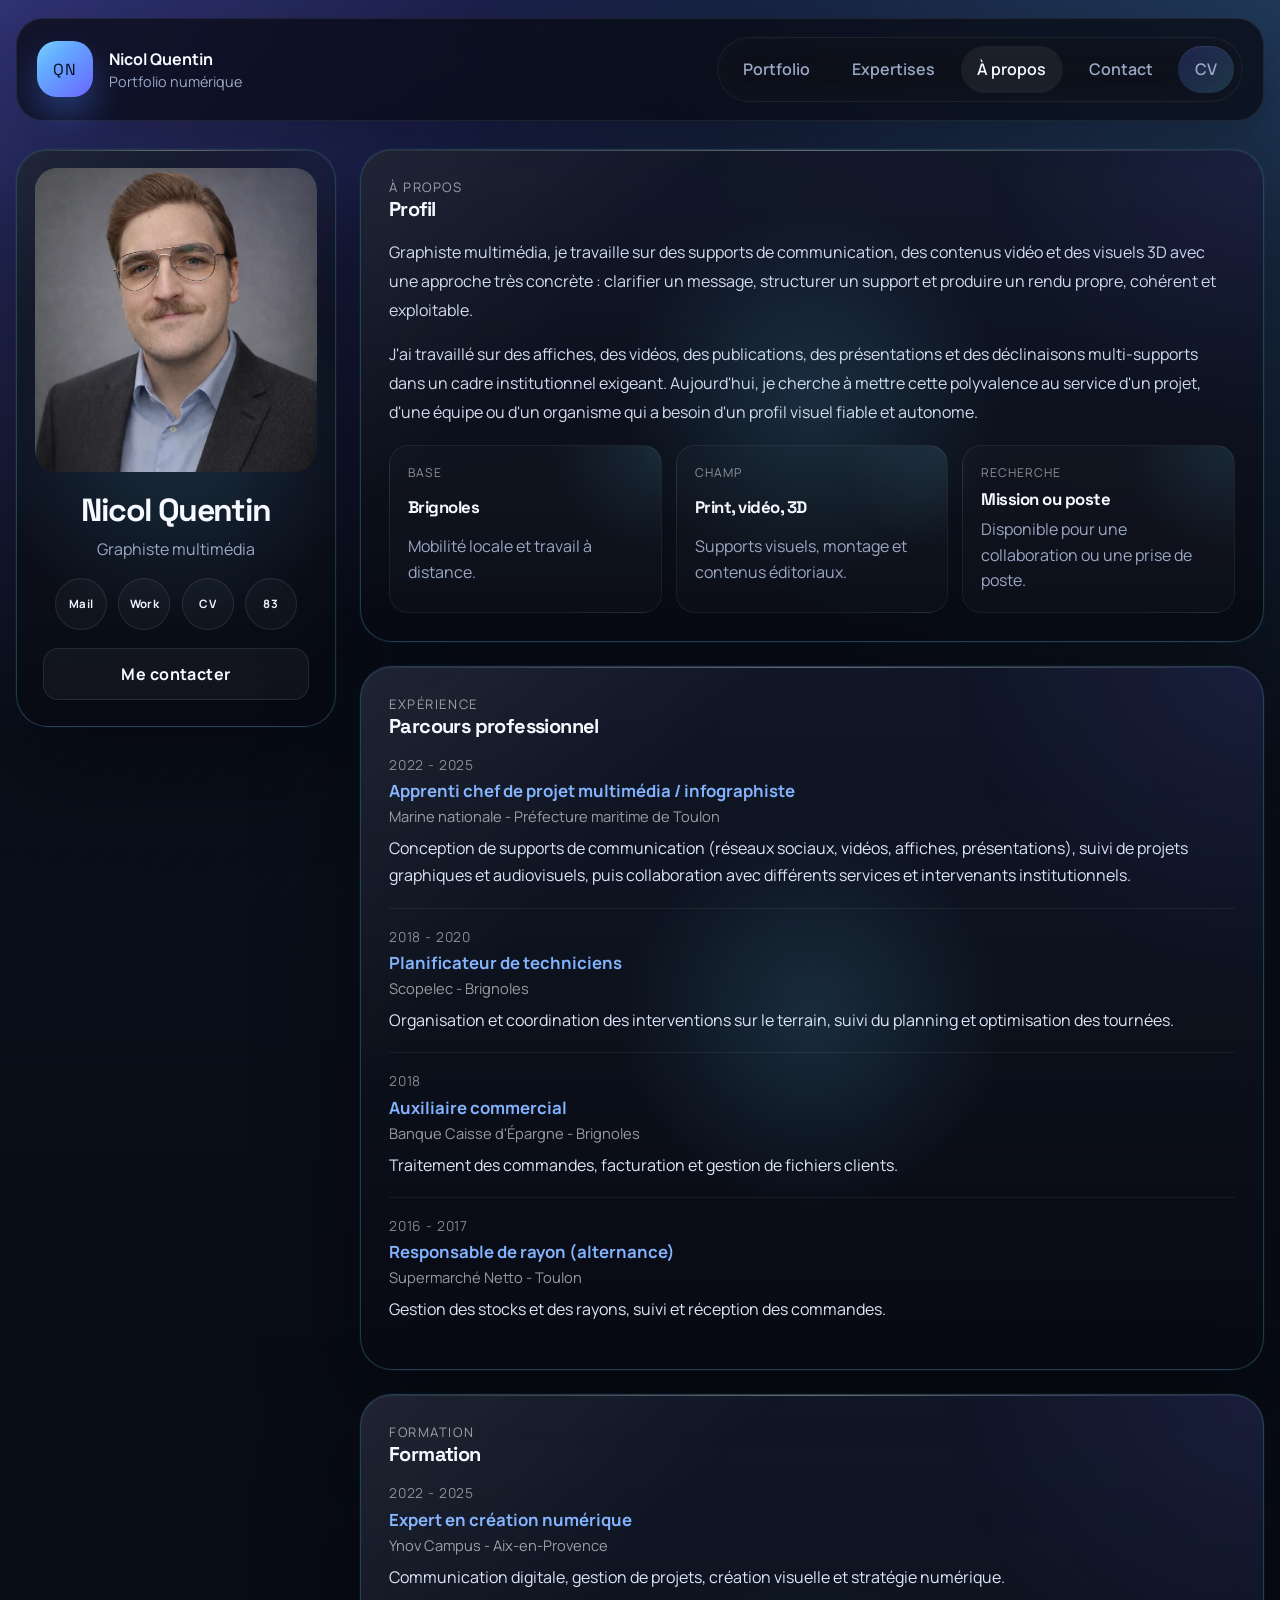
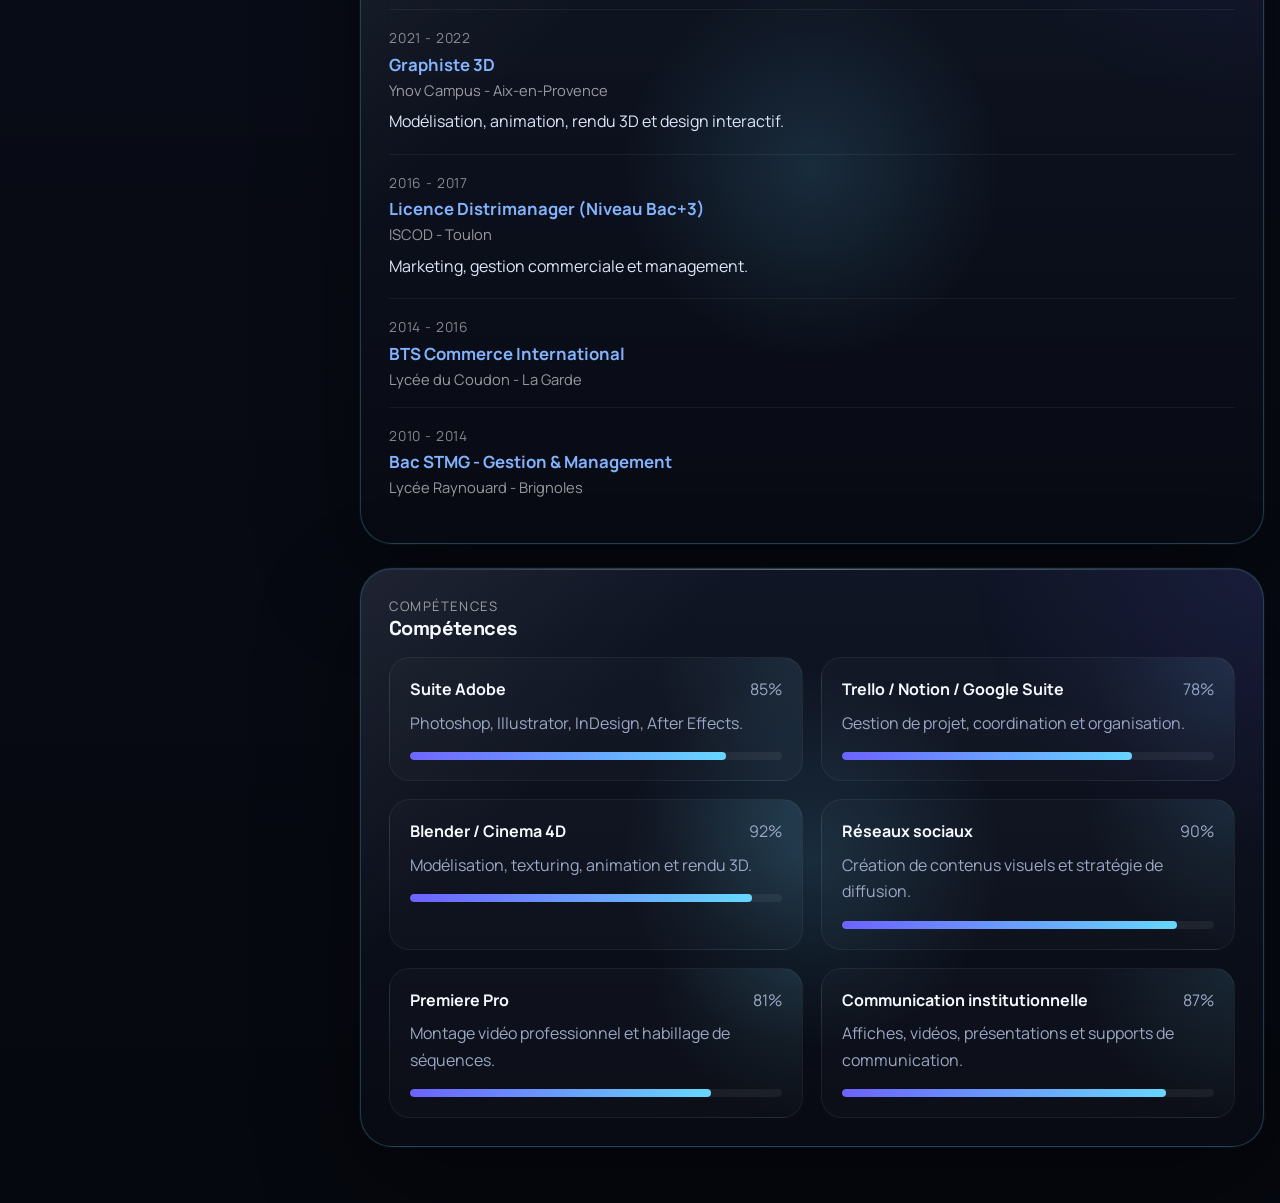
==== commit af7ab7d6: "Ameliore la vitrine et les pages de conversion" ====
--- a/certification.html
+++ b/certification.html
@@ -19,7 +19,51 @@
   </head>
   <body data-page="about">
     <div class="subpage-shell">
-      <div data-site-nav></div>
+      <header class="topbar reveal" data-mobile-nav>
+        <div class="topbar__primary">
+          <a class="brand" href="index.html" aria-label="Retour à l'accueil">
+            <span class="brand__mark">QN</span>
+            <span class="brand__text">
+              <strong>Nicol Quentin</strong>
+              <span>Portfolio numérique</span>
+            </span>
+          </a>
+
+          <button
+            class="menu-toggle"
+            type="button"
+            aria-expanded="false"
+            aria-controls="site-nav"
+            aria-label="Ouvrir le menu"
+            data-menu-toggle
+          >
+            <span class="menu-toggle__line"></span>
+            <span class="menu-toggle__line"></span>
+            <span class="menu-toggle__line"></span>
+          </button>
+        </div>
+
+        <nav class="topnav" id="site-nav" aria-label="Navigation principale">
+          <a href="experience-professionnelle.html" data-nav-link data-nav-key="portfolio">
+            Portfolio
+          </a>
+          <a href="expertises.html" data-nav-link data-nav-key="expertises">
+            Expertises
+          </a>
+          <a href="certification.html" data-nav-link data-nav-key="about">À propos</a>
+          <a href="contact.html" data-nav-link data-nav-key="contact">Contact</a>
+          <a
+            class="topnav__cta"
+            href="docs/quentin-nicol-cv.pdf"
+            data-nav-link
+            data-nav-key="cv"
+            target="_blank"
+            rel="noreferrer"
+          >
+            CV
+          </a>
+        </nav>
+      </header>
 
       <main class="page-main about-layout">
         <aside class="panel profile-panel reveal" data-panel>
@@ -29,13 +73,13 @@
 
           <div class="profile-card__body">
             <h1>Nicol Quentin</h1>
-            <p>@NicolQuentin</p>
+            <p>Graphiste multimédia</p>
 
             <div class="profile-card__socials" aria-label="Liens rapides">
-              <a href="mailto:q.nicol@hotmail.com" aria-label="Envoyer un email">@</a>
-              <a href="https://quentinnicol.fr" target="_blank" rel="noreferrer" aria-label="Voir le site">W</a>
+              <a href="mailto:q.nicol@hotmail.com" aria-label="Envoyer un email">Mail</a>
+              <a href="experience-professionnelle.html" aria-label="Voir le portfolio">Work</a>
               <a href="docs/quentin-nicol-cv.pdf" target="_blank" rel="noreferrer" aria-label="Ouvrir le CV">CV</a>
-              <span aria-hidden="true">QN</span>
+              <span aria-hidden="true">83</span>
             </div>
 
             <a class="profile-card__cta" href="mailto:q.nicol@hotmail.com">Me contacter</a>
@@ -48,20 +92,38 @@
             <h2 class="about-section__title">Profil</h2>
             <div class="about-section__copy">
               <p>
-                Créatif et passionné par la communication digitale, le design
-                graphique et la 3D, je dispose d'une solide expérience dans la
-                gestion de projets visuels et la création de contenus
-                multimédias. Autonome, curieux et dynamique, j'aime collaborer
-                avec différents acteurs pour valoriser des messages forts et
-                impactants.
+                Graphiste multimédia, je travaille sur des supports de
+                communication, des contenus vidéo et des visuels 3D avec une
+                approche très concrète : clarifier un message, structurer un
+                support et produire un rendu propre, cohérent et exploitable.
               </p>
               <p>
-                J'ai eu l'opportunité de travailler sur des supports variés
-                tels que des affiches, des vidéos, des réseaux sociaux et des
-                interfaces au sein d'environnements exigeants comme la Marine
-                nationale. Je cherche aujourd'hui à mettre mes compétences au
-                service d'un organisme ou d'un projet créatif à fort potentiel.
+                J'ai travaillé sur des affiches, des vidéos, des publications,
+                des présentations et des déclinaisons multi-supports dans un
+                cadre institutionnel exigeant. Aujourd'hui, je cherche à mettre
+                cette polyvalence au service d'un projet, d'une équipe ou d'un
+                organisme qui a besoin d'un profil visuel fiable et autonome.
               </p>
+            </div>
+
+            <div class="about-facts" aria-label="Repères rapides">
+              <article class="about-fact">
+                <span class="about-fact__label">Base</span>
+                <strong>Brignoles</strong>
+                <p>Mobilité locale et travail à distance.</p>
+              </article>
+
+              <article class="about-fact">
+                <span class="about-fact__label">Champ</span>
+                <strong>Print, vidéo, 3D</strong>
+                <p>Supports visuels, montage et contenus éditoriaux.</p>
+              </article>
+
+              <article class="about-fact">
+                <span class="about-fact__label">Recherche</span>
+                <strong>Mission ou poste</strong>
+                <p>Disponible pour une collaboration ou une prise de poste.</p>
+              </article>
             </div>
           </section>
 
--- a/portfolio-pages.css
+++ b/portfolio-pages.css
@@ -230,6 +230,7 @@
   margin-top: 24px;
 }
 
+.tag-row a,
 .tag-row span {
   padding: 0.72rem 1rem;
   border: 1px solid rgba(255, 255, 255, 0.08);
@@ -238,6 +239,39 @@
   color: #ecf4ff;
   font-size: 0.92rem;
   font-weight: 600;
+  transition:
+    transform 160ms ease,
+    border-color 160ms ease,
+    background 160ms ease,
+    box-shadow 160ms ease,
+    color 160ms ease;
+}
+
+.tag-row a:hover,
+.tag-row a:focus-visible {
+  border-color: rgba(121, 193, 255, 0.34);
+  background: linear-gradient(180deg, rgba(31, 40, 72, 0.96), rgba(18, 25, 48, 0.94));
+  box-shadow:
+    inset 0 1px 0 rgba(255, 255, 255, 0.1),
+    0 10px 24px rgba(7, 13, 28, 0.18);
+  color: #ffffff;
+  transform: translateY(-1px);
+}
+
+.tag-row a:focus-visible {
+  outline: 2px solid rgba(111, 206, 255, 0.48);
+  outline-offset: 2px;
+}
+
+#design-graphique,
+#montage-video,
+#modelisation-rendu,
+#supports-digitaux,
+#campagnes,
+#revue,
+#variantes,
+#reportages {
+  scroll-margin-top: 132px;
 }
 
 .hero-side {
@@ -562,6 +596,388 @@
   letter-spacing: -0.05em;
 }
 
+.competence-grid {
+  position: relative;
+  z-index: 1;
+  display: grid;
+  grid-template-columns: repeat(4, minmax(0, 1fr));
+  gap: 20px;
+  align-items: stretch;
+  perspective: 1600px;
+}
+
+.competence-card {
+  position: relative;
+  isolation: isolate;
+  display: flex;
+  flex-direction: column;
+  gap: 1.12rem;
+  min-height: 0;
+  min-height: 100%;
+  padding: 18px;
+  border-radius: calc(var(--radius-xl) - 0.55rem);
+  border: 1px solid rgba(141, 214, 255, 0.12);
+  background:
+    radial-gradient(circle at top right, rgba(103, 215, 255, 0.14), transparent 34%),
+    linear-gradient(180deg, rgba(21, 28, 46, 0.96), rgba(10, 14, 24, 0.98));
+  box-shadow:
+    inset 0 1px 0 rgba(255, 255, 255, 0.04),
+    0 24px 48px rgba(4, 8, 19, 0.22);
+  transition:
+    transform 280ms cubic-bezier(0.22, 1, 0.36, 1),
+    border-color 180ms ease,
+    box-shadow 220ms ease,
+    opacity 220ms ease,
+    filter 220ms ease;
+  transform-origin: center center;
+}
+
+.competence-card::after {
+  content: "";
+  position: absolute;
+  inset: auto 18px 18px;
+  height: 72px;
+  border-radius: 999px;
+  background: radial-gradient(circle, rgba(103, 215, 255, 0.14), transparent 72%);
+  opacity: 0.72;
+  filter: blur(18px);
+  pointer-events: none;
+  z-index: -1;
+}
+
+.competence-card:hover {
+  border-color: rgba(141, 214, 255, 0.22);
+  box-shadow:
+    inset 0 1px 0 rgba(255, 255, 255, 0.06),
+    0 28px 56px rgba(4, 8, 19, 0.26);
+}
+
+.competence-grid--interactive .competence-card {
+  cursor: pointer;
+}
+
+.competence-grid--interactive .competence-card:hover,
+.competence-grid--interactive .competence-card.is-selected {
+  border-color: rgba(141, 214, 255, 0.28);
+  box-shadow:
+    inset 0 1px 0 rgba(255, 255, 255, 0.06),
+    0 34px 72px rgba(4, 8, 19, 0.34);
+  transform: translate3d(0, -10px, 0) scale(1.045);
+  z-index: 3;
+}
+
+.competence-card__media {
+  position: relative;
+  overflow: hidden;
+  aspect-ratio: 0.8;
+  border-radius: calc(var(--radius-lg) - 0.1rem);
+  border: 1px solid rgba(141, 214, 255, 0.16);
+  background:
+    radial-gradient(circle at top right, rgba(103, 215, 255, 0.18), transparent 28%),
+    linear-gradient(180deg, rgba(16, 24, 42, 0.98), rgba(8, 12, 22, 0.98));
+  box-shadow:
+    inset 0 1px 0 rgba(255, 255, 255, 0.06),
+    0 18px 36px rgba(5, 9, 18, 0.3);
+}
+
+.competence-card__media--scene {
+  background:
+    radial-gradient(circle at top right, rgba(103, 215, 255, 0.16), transparent 28%),
+    linear-gradient(180deg, rgba(13, 20, 36, 0.98), rgba(7, 11, 20, 0.98));
+}
+
+.competence-card__video {
+  position: absolute;
+  inset: 0;
+  width: 100%;
+  height: 100%;
+  object-fit: cover;
+  z-index: 0;
+  opacity: 0.3;
+  filter: saturate(0.92) brightness(0.62) blur(1px);
+  transform: scale(1.06);
+  transition:
+    opacity 260ms ease,
+    filter 260ms ease,
+    transform 340ms ease;
+  pointer-events: none;
+}
+
+.competence-card__media::before {
+  content: "";
+  position: absolute;
+  inset: 0;
+  background:
+    radial-gradient(circle at top right, rgba(111, 206, 255, 0.18), transparent 26%),
+    linear-gradient(180deg, rgba(8, 11, 19, 0.02), rgba(8, 11, 19, 0.18) 54%, rgba(8, 11, 19, 0.58) 100%);
+  z-index: 1;
+}
+
+.competence-card__media::after {
+  content: "";
+  position: absolute;
+  inset: auto 14px 12px;
+  height: 3px;
+  border-radius: 999px;
+  background: linear-gradient(90deg, rgba(255, 255, 255, 0), rgba(158, 226, 255, 0.92), rgba(255, 255, 255, 0));
+  opacity: 0.72;
+  z-index: 2;
+}
+
+.competence-card__media-base {
+  position: absolute;
+  inset: 0;
+  width: 100%;
+  height: 100%;
+  object-fit: cover;
+  z-index: 1;
+  transform: scale(1.01);
+  filter: saturate(1.04) brightness(0.96);
+  transition: transform 320ms ease, filter 240ms ease, opacity 240ms ease;
+}
+
+.competence-card__media-base--solo {
+  z-index: 1;
+}
+
+.competence-card__media-layer {
+  position: absolute;
+  object-fit: cover;
+  z-index: 2;
+  border-radius: 22px;
+  border: 1px solid rgba(189, 233, 255, 0.2);
+  box-shadow:
+    inset 0 1px 0 rgba(255, 255, 255, 0.12),
+    0 18px 36px rgba(4, 8, 19, 0.34);
+  transform: var(--layer-transform, none);
+  transition:
+    transform 320ms ease,
+    box-shadow 240ms ease,
+    filter 240ms ease;
+}
+
+.competence-card__media--scene .competence-card__media-base {
+  opacity: 0.78;
+}
+
+.competence-grid--interactive .competence-card:hover .competence-card__video,
+.competence-grid--interactive .competence-card.is-selected .competence-card__video {
+  opacity: 0.48;
+  filter: saturate(1) brightness(0.74) blur(0);
+  transform: scale(1.02);
+}
+
+.competence-grid--interactive .competence-card:hover .competence-card__media-base,
+.competence-grid--interactive .competence-card.is-selected .competence-card__media-base {
+  transform: scale(1.04);
+  filter: saturate(1.06) brightness(1);
+}
+
+.competence-grid--interactive .competence-card:hover .competence-card__media-layer,
+.competence-grid--interactive .competence-card.is-selected .competence-card__media-layer {
+  transform: var(--layer-transform-hover, var(--layer-transform, none));
+  box-shadow:
+    inset 0 1px 0 rgba(255, 255, 255, 0.14),
+    0 22px 40px rgba(4, 8, 19, 0.38);
+}
+
+.competence-grid--interactive .competence-card.is-selected::after {
+  opacity: 0.94;
+  height: 92px;
+}
+
+.competence-grid--interactive .competence-card.is-selected .competence-card__icon {
+  border-color: rgba(159, 227, 255, 0.22);
+  background: rgba(16, 26, 48, 0.74);
+  box-shadow: 0 12px 28px rgba(18, 33, 60, 0.34);
+}
+
+.competence-card__icon {
+  display: inline-flex;
+  align-items: center;
+  justify-content: center;
+  position: absolute;
+  top: 14px;
+  left: 14px;
+  z-index: 2;
+  width: fit-content;
+  min-width: 72px;
+  min-height: 38px;
+  padding: 0 0.95rem;
+  border-radius: 999px;
+  border: 1px solid rgba(255, 255, 255, 0.1);
+  background: rgba(10, 16, 30, 0.58);
+  backdrop-filter: blur(10px);
+  color: #f0f6ff;
+  font-family: "Space Grotesk", sans-serif;
+  font-size: 0.82rem;
+  letter-spacing: 0.08em;
+  text-transform: uppercase;
+}
+
+.competence-card__body {
+  display: grid;
+  gap: 0.72rem;
+}
+
+.competence-card--simple {
+  padding-top: 74px;
+}
+
+.competence-card--simple .competence-card__icon {
+  top: 18px;
+  left: 18px;
+}
+
+.competence-card h3 {
+  margin: 0;
+  font-family: "Space Grotesk", sans-serif;
+  font-size: clamp(1.45rem, 1.45vw, 1.78rem);
+  line-height: 1.04;
+  letter-spacing: -0.04em;
+}
+
+.competence-card p {
+  margin: 0;
+  color: #d4def0;
+  font-size: 0.98rem;
+  line-height: 1.72;
+}
+
+.skill-tags {
+  display: flex;
+  flex-wrap: wrap;
+  gap: 0.65rem;
+  margin-top: auto;
+}
+
+.skill-tags span {
+  padding: 0.58rem 0.82rem;
+  border-radius: 999px;
+  background: rgba(255, 255, 255, 0.04);
+  border: 1px solid rgba(255, 255, 255, 0.07);
+  color: #eff6ff;
+  font-size: 0.84rem;
+  font-weight: 600;
+}
+
+.competence-card--design .competence-card__media,
+.competence-card--motion .competence-card__media {
+  background:
+    radial-gradient(circle at top right, rgba(108, 99, 255, 0.22), transparent 30%),
+    linear-gradient(180deg, rgba(18, 21, 40, 0.96), rgba(8, 12, 24, 0.96));
+}
+
+.competence-card__media-layer--design-main {
+  left: 13.4%;
+  top: 30%;
+  width: 53.7%;
+  height: 30.3%;
+  --layer-transform: none;
+  --layer-transform-hover: translateY(-4px) scale(1.015);
+}
+
+.competence-card__media-layer--design-sheet-a {
+  left: 60.9%;
+  top: 34%;
+  width: 21.2%;
+  height: 22.8%;
+  --layer-transform: none;
+  --layer-transform-hover: translateY(-5px) scale(1.02);
+}
+
+.competence-card__media-layer--design-sheet-b {
+  left: 74.2%;
+  top: 42.3%;
+  width: 15.2%;
+  height: 17.2%;
+  border-radius: 18px;
+  --layer-transform: rotate(8deg);
+  --layer-transform-hover: rotate(8deg) translateY(-6px) scale(1.025);
+}
+
+.competence-card__media-layer--video-main {
+  left: 13.9%;
+  top: 27.9%;
+  width: 61%;
+  height: 37.4%;
+  --layer-transform: none;
+  --layer-transform-hover: translateY(-4px) scale(1.01);
+}
+
+.competence-card__media-layer--video-phone {
+  left: 12.5%;
+  top: 54.8%;
+  width: 15.7%;
+  height: 22.4%;
+  border-radius: 28px;
+  --layer-transform: rotate(-10deg);
+  --layer-transform-hover: rotate(-10deg) translateY(-4px) scale(1.018);
+}
+
+.competence-card--three .competence-card__media {
+  background:
+    radial-gradient(circle at top right, rgba(103, 215, 255, 0.24), transparent 26%),
+    linear-gradient(180deg, rgba(13, 23, 42, 0.98), rgba(6, 10, 18, 0.98));
+}
+
+.competence-card--editorial .competence-card__media {
+  background:
+    radial-gradient(circle at top right, rgba(103, 215, 255, 0.18), transparent 28%),
+    linear-gradient(180deg, rgba(20, 24, 42, 0.98), rgba(10, 13, 24, 0.98));
+}
+
+.competence-card__media-layer--editorial-tablet {
+  left: 44.2%;
+  top: 31.4%;
+  width: 30.2%;
+  height: 34%;
+  border-radius: 24px;
+  --layer-transform: none;
+  --layer-transform-hover: translateY(-4px) scale(1.012);
+}
+
+.competence-card__media-layer--editorial-paper-top {
+  left: 65.2%;
+  top: 23.5%;
+  width: 17.8%;
+  height: 19.5%;
+  border-radius: 18px;
+  --layer-transform: rotate(-4deg);
+  --layer-transform-hover: rotate(-4deg) translateY(-6px) scale(1.02);
+}
+
+.competence-card__media-layer--editorial-paper-right {
+  left: 75.5%;
+  top: 31.4%;
+  width: 16.3%;
+  height: 22.4%;
+  border-radius: 18px;
+  --layer-transform: rotate(5deg);
+  --layer-transform-hover: rotate(5deg) translateY(-6px) scale(1.018);
+}
+
+.competence-card--editorial .competence-card__media img {
+  object-position: center top;
+}
+
+@media (hover: hover) and (pointer: fine) {
+  .competence-grid--interactive:hover .competence-card {
+    opacity: 0.74;
+    filter: saturate(0.84);
+    transform: translate3d(0, 8px, 0) scale(0.965);
+    z-index: 1;
+  }
+
+  .competence-grid--interactive:hover .competence-card:hover,
+  .competence-grid--interactive:hover .competence-card.is-selected {
+    opacity: 1;
+    filter: none;
+    transform: translate3d(0, -12px, 0) scale(1.06);
+    z-index: 4;
+  }
+}
+
 .media-gallery {
   display: grid;
   grid-template-columns: repeat(12, minmax(0, 1fr));
@@ -590,12 +1006,31 @@
 }
 
 .media-card__media {
+  position: relative;
   overflow: hidden;
   border-radius: calc(var(--radius-lg) - 0.25rem);
   background: rgba(255, 255, 255, 0.03);
   aspect-ratio: 0.82;
 }
 
+.media-card__media::before {
+  content: "";
+  position: absolute;
+  inset: 0;
+  background:
+    linear-gradient(
+      110deg,
+      rgba(255, 255, 255, 0.05) 18%,
+      rgba(255, 255, 255, 0.14) 32%,
+      rgba(255, 255, 255, 0.05) 46%
+    ),
+    radial-gradient(circle at top left, rgba(103, 215, 255, 0.14), transparent 28%),
+    rgba(255, 255, 255, 0.03);
+  background-size: 220% 100%, auto, auto;
+  animation: media-placeholder-shimmer 1.25s ease-in-out infinite;
+  transition: opacity 220ms ease;
+}
+
 .media-gallery--document .media-card {
   grid-column: span 4;
 }
@@ -618,11 +1053,30 @@
   width: 100%;
   height: 100%;
   object-fit: cover;
-  transition: transform 260ms ease;
+  opacity: 0;
+  transition: transform 260ms ease, opacity 220ms ease;
+}
+
+.media-card__media.is-loaded::before {
+  opacity: 0;
+}
+
+.media-card__media.is-loaded img {
+  opacity: 1;
 }
 
 .media-card:hover .media-card__media img {
   transform: scale(1.02);
+}
+
+@keyframes media-placeholder-shimmer {
+  0% {
+    background-position: 100% 0, 0 0, 0 0;
+  }
+
+  100% {
+    background-position: -100% 0, 0 0, 0 0;
+  }
 }
 
 .media-card__body {
@@ -673,10 +1127,33 @@
 }
 
 .video-card__media {
+  position: relative;
   overflow: hidden;
   border-radius: calc(var(--radius-lg) - 0.25rem);
   background: rgba(255, 255, 255, 0.03);
   aspect-ratio: 1.78;
+}
+
+.video-card__media::before {
+  content: "";
+  position: absolute;
+  inset: 0;
+  background:
+    linear-gradient(
+      110deg,
+      rgba(255, 255, 255, 0.08) 8%,
+      rgba(255, 255, 255, 0.02) 28%,
+      rgba(255, 255, 255, 0.08) 45%
+    ),
+    radial-gradient(circle at 50% 50%, rgba(92, 180, 255, 0.18), transparent 48%),
+    linear-gradient(180deg, rgba(15, 22, 41, 0.94), rgba(10, 14, 28, 0.98));
+  background-size: 200% 100%, auto, auto;
+  animation: media-placeholder-shimmer 1.8s linear infinite;
+  transition: opacity 220ms ease;
+}
+
+.video-card__media.is-loaded::before {
+  opacity: 0;
 }
 
 .video-card__media video {
@@ -684,6 +1161,27 @@
   height: 100%;
   display: block;
   background: #000;
+  object-fit: cover;
+}
+
+.video-card__preview-badge {
+  position: absolute;
+  left: 14px;
+  bottom: 14px;
+  z-index: 2;
+  display: inline-flex;
+  align-items: center;
+  min-height: 32px;
+  padding: 0.35rem 0.72rem;
+  border-radius: 999px;
+  background: rgba(7, 12, 26, 0.72);
+  border: 1px solid rgba(122, 193, 255, 0.22);
+  backdrop-filter: blur(10px);
+  color: #eef6ff;
+  font-size: 0.76rem;
+  font-weight: 600;
+  letter-spacing: 0.01em;
+  box-shadow: 0 8px 20px rgba(4, 9, 20, 0.22);
 }
 
 .video-card__body {
@@ -835,14 +1333,15 @@
 .profile-card__socials span {
   display: grid;
   place-items: center;
-  width: 42px;
-  height: 42px;
+  width: 52px;
+  height: 52px;
   border-radius: 999px;
   border: 1px solid rgba(255, 255, 255, 0.09);
   background: rgba(255, 255, 255, 0.03);
   color: #eef4ff;
-  font-size: 0.82rem;
+  font-size: 0.72rem;
   font-weight: 700;
+  letter-spacing: 0.03em;
 }
 
 .profile-card__socials a:hover {
@@ -901,6 +1400,43 @@
   line-height: 1.8;
 }
 
+.about-facts {
+  display: grid;
+  grid-template-columns: repeat(3, minmax(0, 1fr));
+  gap: 14px;
+  margin-top: 18px;
+}
+
+.about-fact {
+  display: grid;
+  gap: 0.45rem;
+  padding: 18px;
+  border-radius: calc(var(--radius-xl) - 0.8rem);
+  border: 1px solid rgba(255, 255, 255, 0.06);
+  background:
+    radial-gradient(circle at top right, rgba(103, 215, 255, 0.1), transparent 34%),
+    rgba(255, 255, 255, 0.02);
+}
+
+.about-fact__label {
+  color: rgba(255, 255, 255, 0.52);
+  text-transform: uppercase;
+  letter-spacing: 0.08em;
+  font-size: 0.76rem;
+}
+
+.about-fact strong {
+  font-family: "Space Grotesk", sans-serif;
+  font-size: 1.05rem;
+  letter-spacing: -0.03em;
+}
+
+.about-fact p {
+  margin: 0;
+  color: var(--muted);
+  line-height: 1.6;
+}
+
 .timeline-section {
   padding: 28px;
 }
@@ -1009,6 +1545,12 @@
 .contact-side-panel,
 .contact-footer-panel {
   padding: 28px;
+}
+
+.contact-side-panel {
+  background:
+    radial-gradient(circle at top right, rgba(103, 215, 255, 0.12), transparent 34%),
+    linear-gradient(180deg, rgba(18, 24, 40, 0.9), rgba(8, 11, 19, 0.96));
 }
 
 .contact-section-title {
@@ -1098,14 +1640,21 @@
 .contact-cta-button {
   display: inline-flex;
   align-items: center;
-  justify-content: center;
+  justify-content: space-between;
   min-height: 54px;
-  padding: 0 1rem;
+  padding: 0 1.05rem 0 1.15rem;
   border-radius: 1rem;
   border: 1px solid rgba(255, 255, 255, 0.08);
   background: rgba(255, 255, 255, 0.03);
+  color: #eef5ff;
   font-weight: 700;
   transition: transform 180ms ease, border-color 180ms ease, background-color 180ms ease;
+}
+
+.contact-cta-button::after {
+  content: "→";
+  color: rgba(255, 255, 255, 0.64);
+  font-size: 1rem;
 }
 
 .contact-cta-button:hover {
@@ -1117,6 +1666,10 @@
 .contact-cta-button--primary {
   background: linear-gradient(90deg, var(--accent-2), #5d9dff 52%, #72d6ff);
   border-color: transparent;
+  color: #f8fbff;
+}
+
+.contact-cta-button--primary::after {
   color: #f8fbff;
 }
 
@@ -1138,7 +1691,8 @@
     rgba(255, 255, 255, 0.03);
   color: #eef4ff;
   font-family: "Space Grotesk", sans-serif;
-  font-size: 1.4rem;
+  font-size: 1rem;
+  letter-spacing: 0.02em;
   transition: transform 180ms ease, border-color 180ms ease, color 180ms ease;
 }
 
@@ -1237,6 +1791,10 @@
   .media-gallery--mixed .media-card {
     grid-column: span 6;
   }
+
+  .competence-grid {
+    grid-template-columns: repeat(2, minmax(0, 1fr));
+  }
 }
 
 @media (max-width: 760px) {
@@ -1270,6 +1828,10 @@
   .about-section,
   .timeline-section {
     padding: 22px;
+  }
+
+  .about-facts {
+    grid-template-columns: 1fr;
   }
 
   .contact-info-panel,
@@ -1309,6 +1871,54 @@
     grid-column: auto;
   }
 
+  .competence-grid {
+    grid-template-columns: 1fr;
+  }
+
+  .competence-card__media {
+    aspect-ratio: 0.8;
+  }
+
+  .support-layout .media-gallery--portrait {
+    display: flex;
+    gap: 14px;
+    overflow-x: auto;
+    overflow-y: hidden;
+    padding-bottom: 8px;
+    scroll-snap-type: x proximity;
+    -webkit-overflow-scrolling: touch;
+  }
+
+  .support-layout .media-gallery--portrait .media-card {
+    flex: 0 0 min(76vw, 280px);
+    min-width: min(76vw, 280px);
+    gap: 12px;
+    padding: 12px;
+    scroll-snap-align: start;
+  }
+
+  .support-layout .media-gallery--portrait .media-card__media {
+    aspect-ratio: 0.78;
+  }
+
+  .support-layout .media-gallery--portrait .media-card__body h3 {
+    font-size: 1.08rem;
+    line-height: 1.08;
+  }
+
+  .support-layout .media-gallery--portrait .media-card__body p:last-child {
+    display: none;
+  }
+
+  .support-layout .media-gallery--portrait::-webkit-scrollbar {
+    height: 8px;
+  }
+
+  .support-layout .media-gallery--portrait::-webkit-scrollbar-thumb {
+    border-radius: 999px;
+    background: rgba(103, 215, 255, 0.22);
+  }
+
   .skills-grid-compact {
     grid-template-columns: 1fr;
   }
@@ -1327,3 +1937,17 @@
     align-items: flex-start;
   }
 }
+
+@media (hover: none) {
+  .competence-grid--interactive .competence-card:hover {
+    transform: none;
+  }
+
+  .competence-card__video {
+    display: none;
+  }
+
+  .competence-card__media--scene .competence-card__media-base {
+    opacity: 1;
+  }
+}
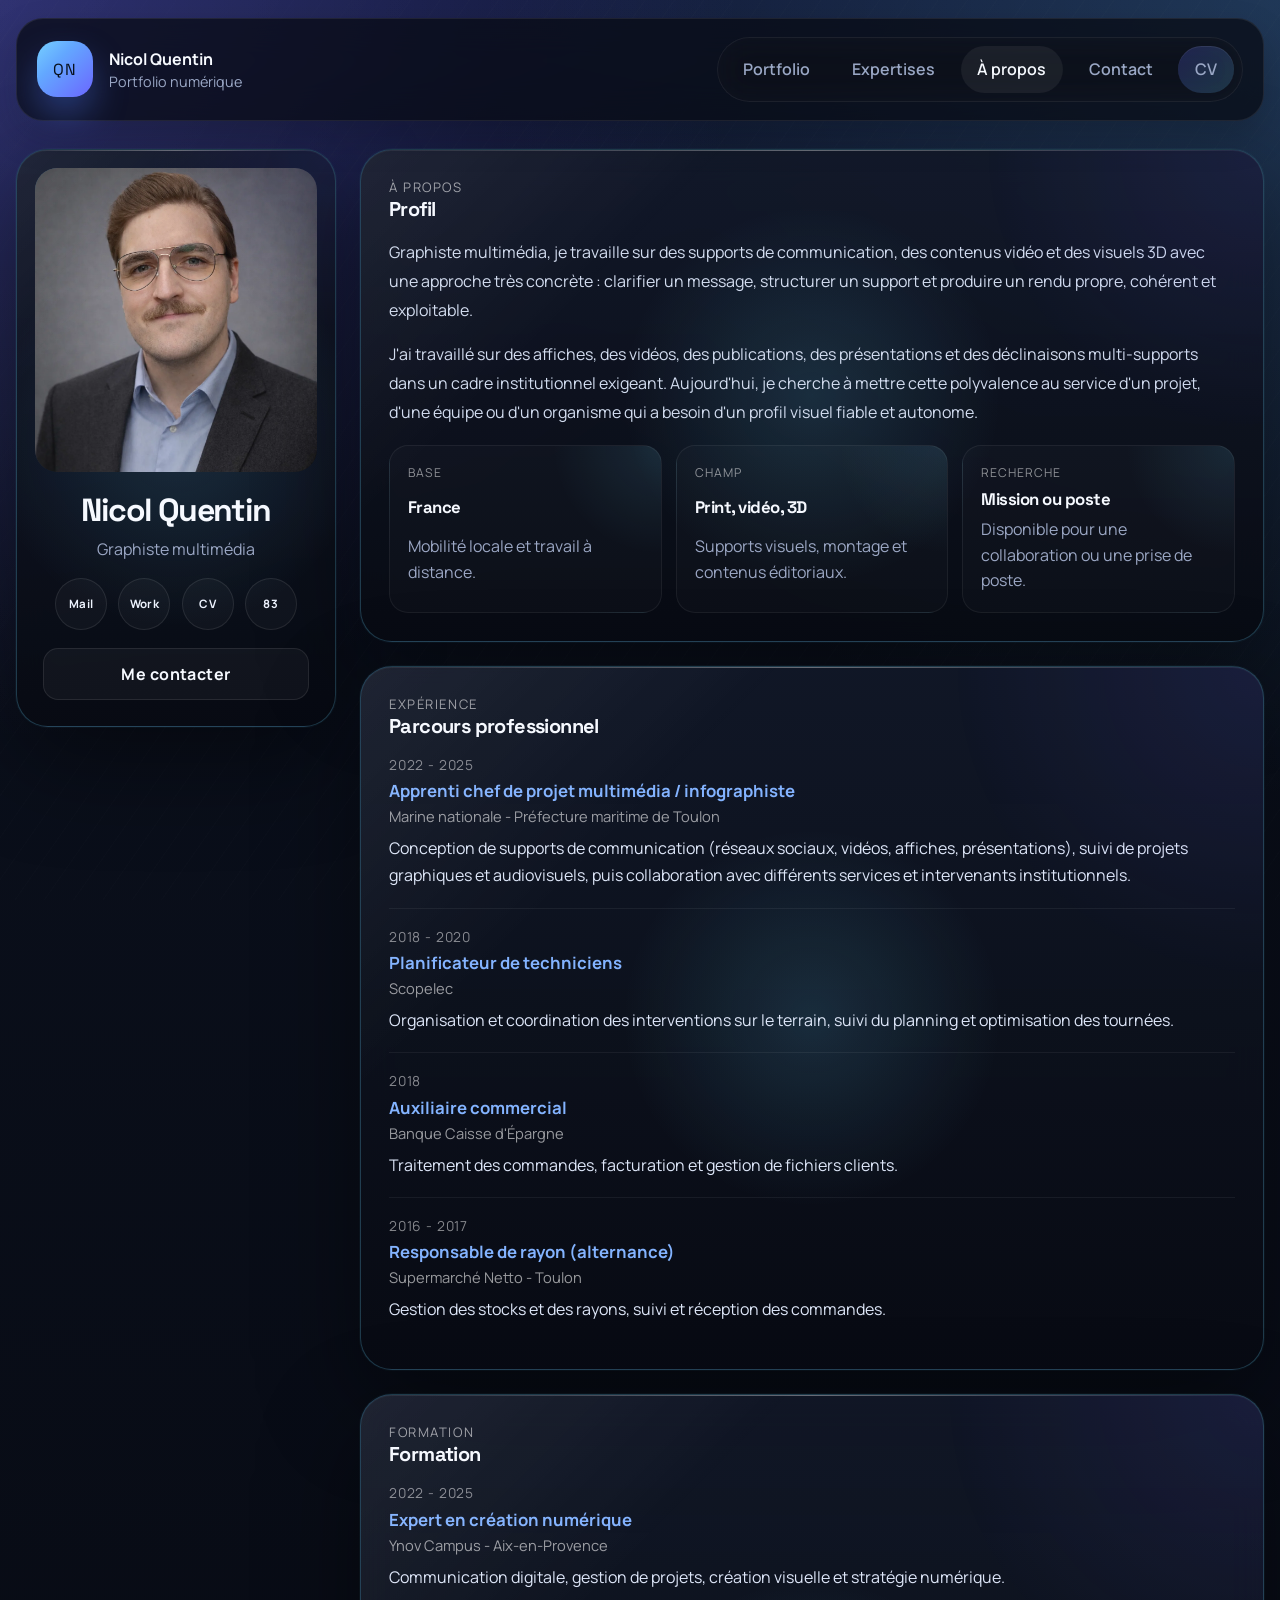
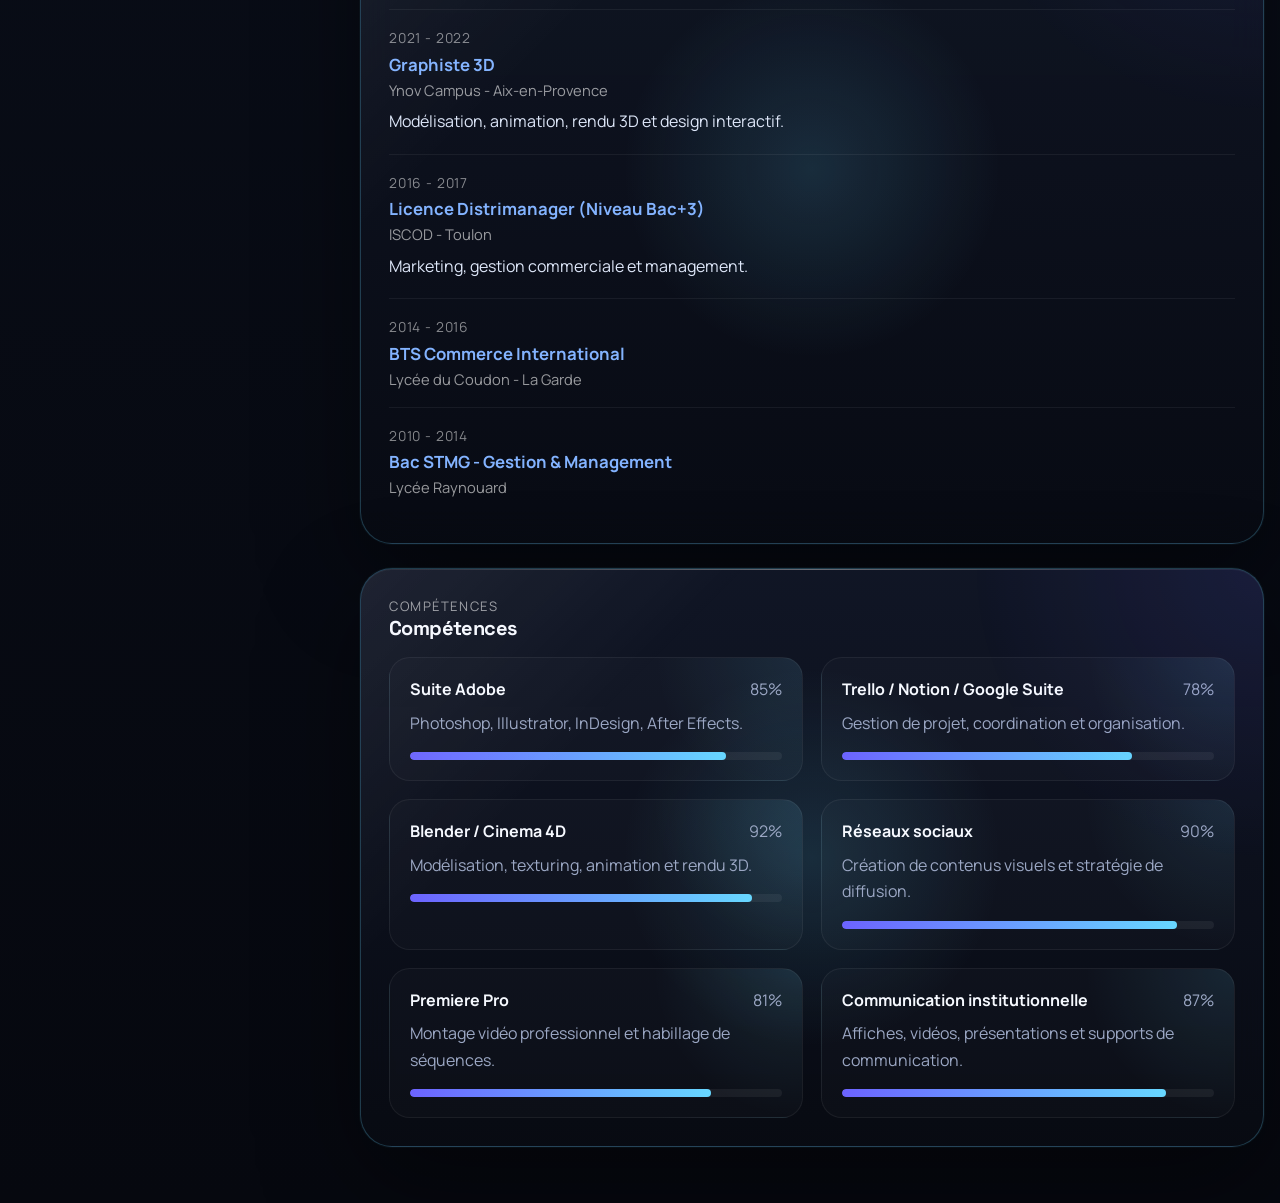
==== commit 8b6dc769: "Retire les references a Brignoles" ====
--- a/certification.html
+++ b/certification.html
@@ -109,7 +109,7 @@
             <div class="about-facts" aria-label="Repères rapides">
               <article class="about-fact">
                 <span class="about-fact__label">Base</span>
-                <strong>Brignoles</strong>
+                <strong>France</strong>
                 <p>Mobilité locale et travail à distance.</p>
               </article>
 
@@ -146,7 +146,7 @@
               <article class="timeline-item">
                 <p class="timeline-year">2018 - 2020</p>
                 <h3 class="timeline-role">Planificateur de techniciens</h3>
-                <p class="timeline-org">Scopelec - Brignoles</p>
+                <p class="timeline-org">Scopelec</p>
                 <p class="timeline-summary">
                   Organisation et coordination des interventions sur le terrain,
                   suivi du planning et optimisation des tournées.
@@ -156,7 +156,7 @@
               <article class="timeline-item">
                 <p class="timeline-year">2018</p>
                 <h3 class="timeline-role">Auxiliaire commercial</h3>
-                <p class="timeline-org">Banque Caisse d'Épargne - Brignoles</p>
+                <p class="timeline-org">Banque Caisse d'Épargne</p>
                 <p class="timeline-summary">
                   Traitement des commandes, facturation et gestion de fichiers
                   clients.
@@ -216,7 +216,7 @@
               <article class="timeline-item">
                 <p class="timeline-year">2010 - 2014</p>
                 <h3 class="timeline-role">Bac STMG - Gestion & Management</h3>
-                <p class="timeline-org">Lycée Raynouard - Brignoles</p>
+                <p class="timeline-org">Lycée Raynouard</p>
               </article>
             </div>
           </section>
